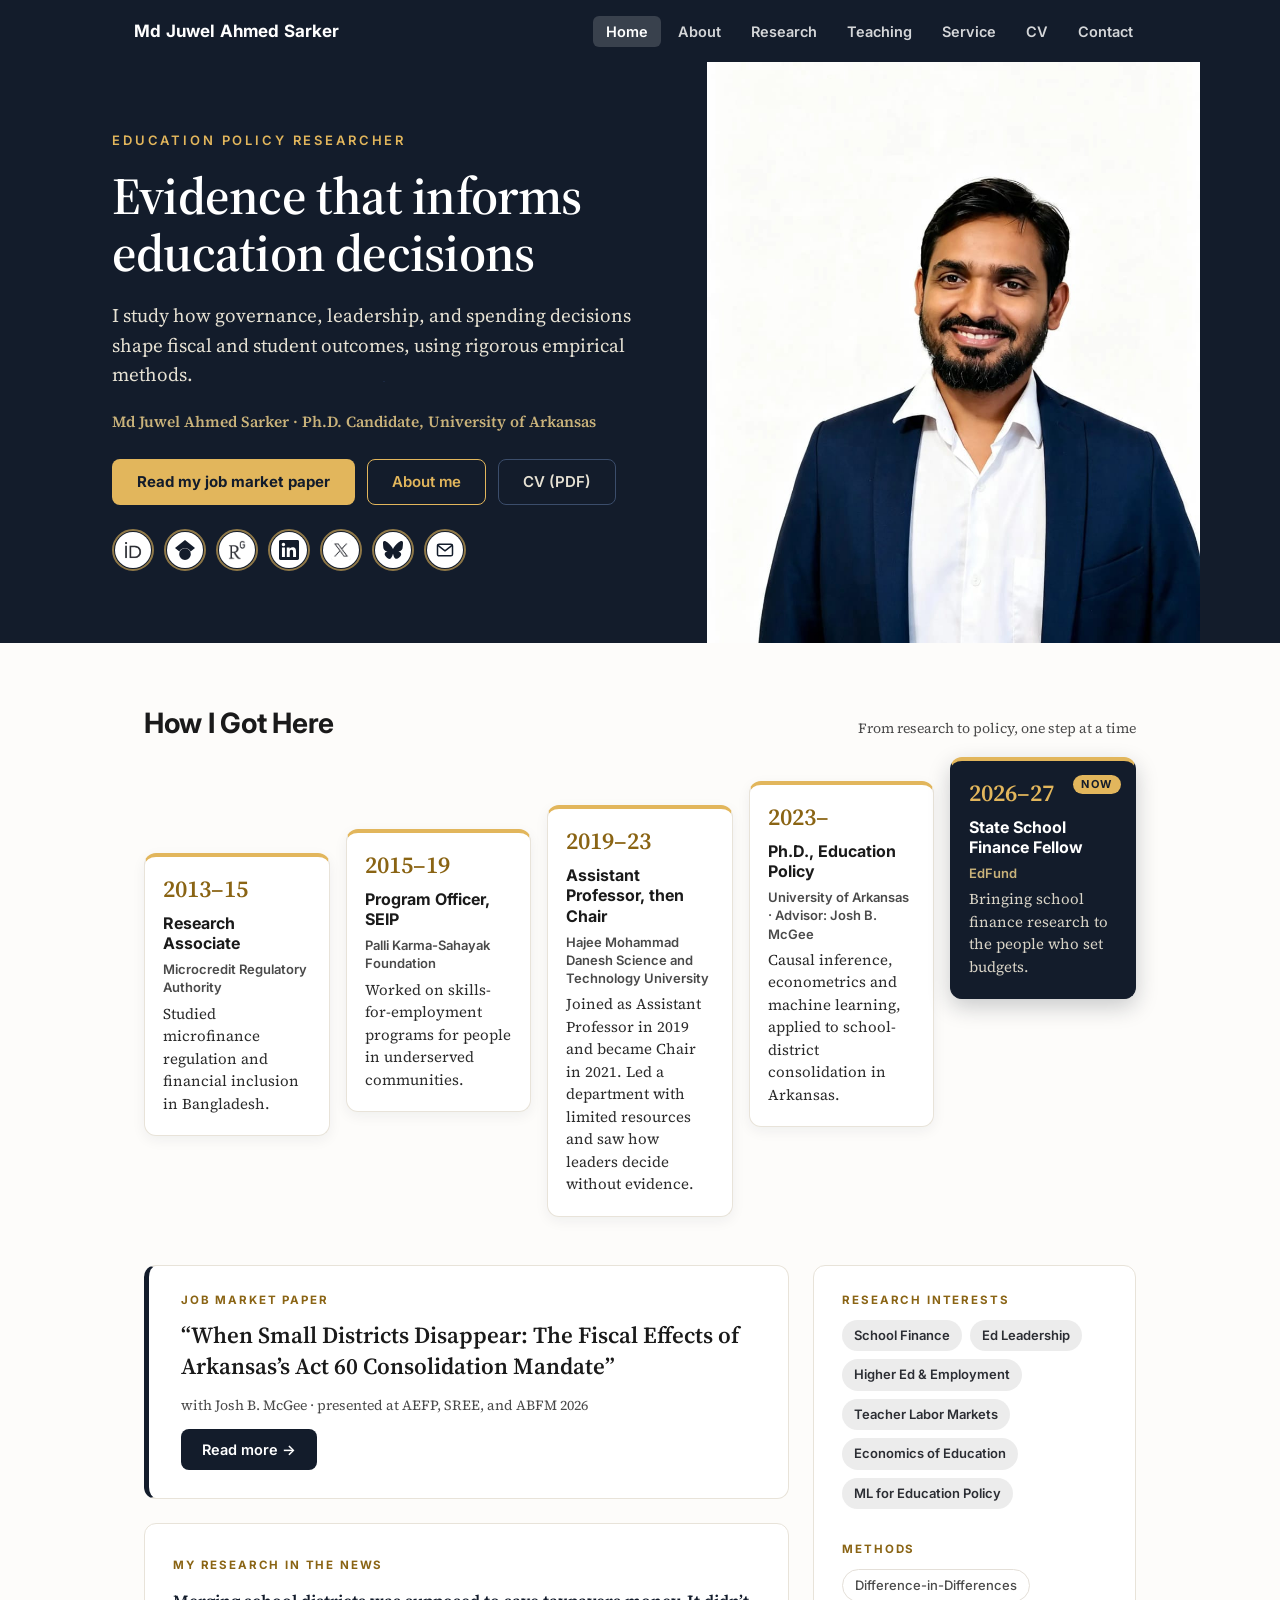
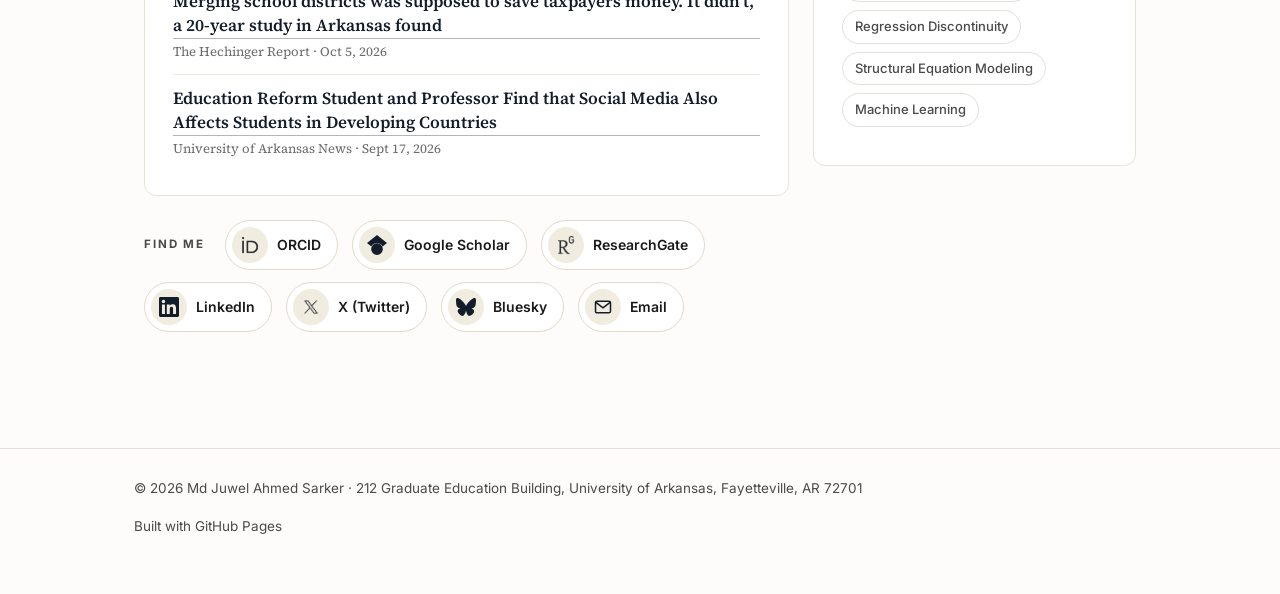
==== index.html @ 2adac200 "Update research interests order and styling Add Ed Leadership, place Higher Ed & Employment third, a" ====
<!DOCTYPE html>
<html lang="en">
<head>
<meta charset="UTF-8">
<meta name="viewport" content="width=device-width, initial-scale=1.0">
<title>Md Juwel Ahmed Sarker — Education Policy</title>
<meta name="description" content="Md Juwel Ahmed Sarker, Ph.D. Candidate in Education Policy at the University of Arkansas. Research on school finance, teacher labor markets, and the economics of education.">
<link rel="icon" href="assets/images/favicon.svg" type="image/svg+xml">
<link rel="preconnect" href="https://fonts.googleapis.com">
<link rel="preconnect" href="https://fonts.gstatic.com" crossorigin>
<link href="https://fonts.googleapis.com/css2?family=Source+Serif+4:ital,wght@0,400;0,600;1,400&family=Inter:wght@400;500;600;700&display=swap" rel="stylesheet">
<link rel="stylesheet" href="style.css?v=20261071">
</head>
<body>

<header class="site-header">
  <div class="header-inner">
    <a class="site-name" href="index.html">Md Juwel Ahmed Sarker</a>
    <nav class="site-nav">
      <ul>
        <li><a href="index.html" aria-current="page">Home</a></li>
        <li><a href="about.html">About</a></li>
        <li><a href="research.html">Research</a></li>
        <li><a href="teaching.html">Teaching</a></li>
        <li><a href="service.html">Service</a></li>
        <li><a href="cv.html">CV</a></li>
        <li><a href="contact.html">Contact</a></li>
      </ul>
    </nav>
  </div>
</header>

<section class="hb-hero" aria-label="Introduction">
  <div class="hb-hero-inner">
    <div class="hb-hero-text">
      <p class="hb-eyebrow">Education Policy Researcher</p>
      <h1>Evidence that informs education decisions</h1>
      <p class="hb-sub">I study how governance, leadership, and spending decisions shape fiscal and student outcomes, using rigorous empirical methods.</p>
      <p class="hb-byline">Md Juwel Ahmed Sarker &middot; Ph.D. Candidate, University of Arkansas</p>
      <div class="hb-cta">
        <a class="hb-btn hb-btn-gold" href="research.html">Read my job market paper</a>
        <a class="hb-btn hb-btn-line" href="about.html">About me</a>
        <a class="hb-btn hb-btn-ghost" href="assets/files/Sarker_CV.pdf">CV (PDF)</a>
      </div>
      <div class="hb-icons"><a class="hb-icon" href="https://orcid.org/0000-0002-8742-0758" aria-label="ORCID" title="ORCID"><span class="hb-badge"><img src="assets/images/icons/orcid.png" alt=""></span></a><a class="hb-icon" href="https://scholar.google.com/citations?user=LOtnBs0AAAAJ&hl=en" aria-label="Google Scholar" title="Google Scholar"><span class="hb-badge"><svg viewBox="0 0 24 24" aria-hidden="true"><path d="M5.242 13.769L0 9.5 12 0l12 9.5-5.242 4.269C17.548 11.024 14.978 9.5 12 9.5c-2.977 0-5.548 1.524-6.758 4.269zM12 10a7 7 0 1 0 0 14 7 7 0 0 0 0-14z"/></svg></span></a><a class="hb-icon" href="https://www.researchgate.net/profile/Md-Juwel-Ahmed-Sarker?ev=prf_overview" aria-label="ResearchGate" title="ResearchGate"><span class="hb-badge"><img src="assets/images/icons/researchgate.png" alt=""></span></a><a class="hb-icon" href="https://www.linkedin.com/in/md-juwel-ahmed-sarker-17180333/" aria-label="LinkedIn" title="LinkedIn"><span class="hb-badge"><svg viewBox="0 0 24 24" role="img" aria-hidden="true"><path d="M20.447 20.452h-3.554v-5.569c0-1.328-.027-3.037-1.852-3.037-1.853 0-2.136 1.445-2.136 2.939v5.667H9.351V9h3.414v1.561h.046c.477-.9 1.637-1.85 3.37-1.85 3.601 0 4.267 2.37 4.267 5.455v6.286zM5.337 7.433c-1.144 0-2.063-.926-2.063-2.065 0-1.138.92-2.063 2.063-2.063 1.14 0 2.064.925 2.064 2.063 0 1.139-.925 2.065-2.064 2.065zm1.782 13.019H3.555V9h3.564v11.452zM22.225 0H1.771C.792 0 0 .774 0 1.729v20.542C0 23.227.792 24 1.771 24h20.451C23.2 24 24 23.227 24 22.271V1.729C24 .774 23.2 0 22.222 0h.003z"/></svg></span></a><a class="hb-icon" href="https://x.com/md_juwel_sarker" aria-label="X (Twitter)" title="X (Twitter)"><span class="hb-badge"><img src="assets/images/icons/x-twitter.png" alt=""></span></a><a class="hb-icon" href="https://bsky.app/profile/juwelsarker.bsky.social" aria-label="Bluesky" title="Bluesky"><span class="hb-badge"><svg viewBox="0 0 24 24" role="img" aria-hidden="true"><path d="M12 10.8c-1.087-2.114-4.046-6.053-6.798-7.995C2.566.944 1.561 1.266.902 1.565.139 1.908 0 3.08 0 3.768c0 .69.378 5.65.624 6.479.815 2.736 3.713 3.66 6.383 3.364.136-.02.275-.039.415-.056-.138.022-.276.04-.415.056-3.912.58-7.387 2.005-2.83 7.078 5.013 5.19 6.87-1.113 7.823-4.308.953 3.195 2.05 9.271 7.733 4.308 4.267-4.308 1.172-6.498-2.74-7.078a8.741 8.741 0 0 1-.415-.056c.14.017.279.036.415.056 2.67.297 5.568-.628 6.383-3.364.246-.828.624-5.79.624-6.478 0-.69-.139-1.861-.902-2.206-.659-.298-1.664-.62-4.3 1.24C16.046 4.748 13.087 8.687 12 10.8Z"/></svg></span></a><a class="hb-icon" href="mailto:sarker@uark.edu" aria-label="Email" title="Email"><span class="hb-badge"><svg class="hb-stroke" viewBox="0 0 24 24" aria-hidden="true"><rect x="3" y="5" width="18" height="14" rx="2"/><polyline points="3.5,6.5 12,13 20.5,6.5"/></svg></span></a></div>
    </div>
    <div class="hb-hero-photo">
      <img src="assets/images/headshot.jpg" width="560" height="640" alt="Portrait of Md Juwel Ahmed Sarker" onerror="this.style.display='none'">
    </div>
  </div>
</section>

<main class="hb-main">

  <section class="hb-journey" aria-labelledby="journey-title">
    <div class="hb-journey-head"><h2 id="journey-title">How I Got Here</h2><span>From research to policy, one step at a time</span></div>
    <ol class="hb-steps"><li class="hb-step"><span class="hb-years">2013&ndash;15</span><h3>Research Associate</h3><p class="hb-org">Microcredit Regulatory Authority</p><p>Studied microfinance regulation and financial inclusion in Bangladesh.</p></li><li class="hb-step"><span class="hb-years">2015&ndash;19</span><h3>Program Officer, SEIP</h3><p class="hb-org">Palli Karma-Sahayak Foundation</p><p>Worked on skills-for-employment programs for people in underserved communities.</p></li><li class="hb-step"><span class="hb-years">2019&ndash;23</span><h3>Assistant Professor, then Chair</h3><p class="hb-org">Hajee Mohammad Danesh Science and Technology University</p><p>Joined as Assistant Professor in 2019 and became Chair in 2021. Led a department with limited resources and saw how leaders decide without evidence.</p></li><li class="hb-step"><span class="hb-years">2023&ndash;</span><h3>Ph.D., Education Policy</h3><p class="hb-org">University of Arkansas &middot; Advisor: Josh B. McGee</p><p>Causal inference, econometrics and machine learning, applied to school-district consolidation in Arkansas.</p></li><li class="hb-step hb-now"><span class="hb-tag">Now</span><span class="hb-years">2026&ndash;27</span><h3>State School Finance Fellow</h3><p class="hb-org">EdFund</p><p>Bringing school finance research to the people who set budgets.</p></li></ol>
  </section>

  <div class="hb-two">
    <div class="hb-left">
    <div class="hb-card hb-jmp">
      <span class="hb-label">Job market paper</span>
      <p class="hb-jmp-title">&ldquo;When Small Districts Disappear: The Fiscal Effects of Arkansas&rsquo;s Act 60 Consolidation Mandate&rdquo;</p>
      <p class="hb-meta">with Josh B. McGee &middot; presented at AEFP, SREE, and ABFM 2026</p>
      <a class="hb-btn hb-btn-navy" href="research.html">Read more &rarr;</a>
    </div>
    <section class="hb-news hb-news-in" aria-labelledby="news-title">
      <span class="hb-label" id="news-title">My research in the news</span>
      <ul>
        <li><a href="https://hechingerreport.org/proof-points-district-consolidation/">Merging school districts was supposed to save taxpayers money. It didn&rsquo;t, a 20-year study in Arkansas found</a><span>The Hechinger Report &middot; Oct 5, 2026</span></li>
        <li><a href="https://news.uark.edu/articles/82883/education-reform-student-and-professor-find-that-social-media-also-affects-students-in-developing-countries">Education Reform Student and Professor Find that Social Media Also Affects Students in Developing Countries</a><span>University of Arkansas News &middot; Sept 17, 2026</span></li>
      </ul>
    </section>
    <div class="hb-find">
      <span class="hb-label">Find me</span>
      <a class="hb-chip" href="https://orcid.org/0000-0002-8742-0758"><span class="hb-badge"><img src="assets/images/icons/orcid.png" alt=""></span>ORCID</a><a class="hb-chip" href="https://scholar.google.com/citations?user=LOtnBs0AAAAJ&hl=en"><span class="hb-badge"><svg viewBox="0 0 24 24" aria-hidden="true"><path d="M5.242 13.769L0 9.5 12 0l12 9.5-5.242 4.269C17.548 11.024 14.978 9.5 12 9.5c-2.977 0-5.548 1.524-6.758 4.269zM12 10a7 7 0 1 0 0 14 7 7 0 0 0 0-14z"/></svg></span>Google Scholar</a><a class="hb-chip" href="https://www.researchgate.net/profile/Md-Juwel-Ahmed-Sarker?ev=prf_overview"><span class="hb-badge"><img src="assets/images/icons/researchgate.png" alt=""></span>ResearchGate</a><a class="hb-chip" href="https://www.linkedin.com/in/md-juwel-ahmed-sarker-17180333/"><span class="hb-badge"><svg viewBox="0 0 24 24" role="img" aria-hidden="true"><path d="M20.447 20.452h-3.554v-5.569c0-1.328-.027-3.037-1.852-3.037-1.853 0-2.136 1.445-2.136 2.939v5.667H9.351V9h3.414v1.561h.046c.477-.9 1.637-1.85 3.37-1.85 3.601 0 4.267 2.37 4.267 5.455v6.286zM5.337 7.433c-1.144 0-2.063-.926-2.063-2.065 0-1.138.92-2.063 2.063-2.063 1.14 0 2.064.925 2.064 2.063 0 1.139-.925 2.065-2.064 2.065zm1.782 13.019H3.555V9h3.564v11.452zM22.225 0H1.771C.792 0 0 .774 0 1.729v20.542C0 23.227.792 24 1.771 24h20.451C23.2 24 24 23.227 24 22.271V1.729C24 .774 23.2 0 22.222 0h.003z"/></svg></span>LinkedIn</a><a class="hb-chip" href="https://x.com/md_juwel_sarker"><span class="hb-badge"><img src="assets/images/icons/x-twitter.png" alt=""></span>X (Twitter)</a>
      <a class="hb-chip" href="https://bsky.app/profile/juwelsarker.bsky.social"><span class="hb-badge"><svg viewBox="0 0 24 24" role="img" aria-hidden="true"><path d="M12 10.8c-1.087-2.114-4.046-6.053-6.798-7.995C2.566.944 1.561 1.266.902 1.565.139 1.908 0 3.08 0 3.768c0 .69.378 5.65.624 6.479.815 2.736 3.713 3.66 6.383 3.364.136-.02.275-.039.415-.056-.138.022-.276.04-.415.056-3.912.58-7.387 2.005-2.83 7.078 5.013 5.19 6.87-1.113 7.823-4.308.953 3.195 2.05 9.271 7.733 4.308 4.267-4.308 1.172-6.498-2.74-7.078a8.741 8.741 0 0 1-.415-.056c.14.017.279.036.415.056 2.67.297 5.568-.628 6.383-3.364.246-.828.624-5.79.624-6.478 0-.69-.139-1.861-.902-2.206-.659-.298-1.664-.62-4.3 1.24C16.046 4.748 13.087 8.687 12 10.8Z"/></svg></span>Bluesky</a>
      <a class="hb-chip" href="mailto:sarker@uark.edu" aria-label="Email"><span class="hb-badge"><svg class="hb-stroke" viewBox="0 0 24 24" aria-hidden="true"><rect x="3" y="5" width="18" height="14" rx="2"/><polyline points="3.5,6.5 12,13 20.5,6.5"/></svg></span>Email</a>
    </div>
  
    </div>
    <div class="hb-card">
      <span class="hb-label">Research interests</span>
      <div class="pill-group">
        <span class="pill">School Finance</span>
        <span class="pill">Ed Leadership</span>
        <span class="pill">Higher Ed &amp; Employment</span>
        <span class="pill">Teacher Labor Markets</span>
        <span class="pill">Economics of Education</span>
        <span class="pill">ML for Education Policy</span>
      </div>
      <span class="hb-label hb-label-gap">Methods</span>
      <div class="pill-group">
        <span class="pill pill-outline">Difference-in-Differences</span>
        <span class="pill pill-outline">Regression Discontinuity</span>
        <span class="pill pill-outline">Structural Equation Modeling</span>
        <span class="pill pill-outline">Machine Learning</span>
      </div>
    </div>
  </div>


</main>

<footer class="site-footer">
  <div class="wrap-wide">
    <p>&copy; <span id="year">2026</span> Md Juwel Ahmed Sarker &middot; 212 Graduate Education Building, University of Arkansas, Fayetteville, AR 72701</p>
    <p>Built with GitHub Pages</p>
  </div>
</footer>

<script>document.getElementById('year').textContent = new Date().getFullYear();</script>
</body>
</html>
---- style.css ----
/* ===========================================================
   Md Juwel Ahmed Sarker — Academic personal site
   Clean, text-forward academic theme
   =========================================================== */

:root {
  --ink: #1a1a1a;
  --ink-soft: #4a4a4a;
  --paper: #fdfcfa;
  --paper-alt: #f5f2ee;
  --line: #e4dfd8;
  --accent: #2b2d33;      /* Charcoal */
  --accent-dark: #1a1b1f;
  --max-width: 780px;
  --wide-width: 1060px;
  --font-serif: "Source Serif 4", Georgia, "Times New Roman", serif;
  --font-sans: "Inter", -apple-system, BlinkMacSystemFont, "Segoe UI", Helvetica, Arial, sans-serif;
}

* { box-sizing: border-box; }

html { scroll-behavior: smooth; }

body {
  margin: 0;
  background: var(--paper);
  color: var(--ink);
  font-family: var(--font-serif);
  font-size: 18px;
  line-height: 1.65;
  -webkit-font-smoothing: antialiased;
}

a {
  color: var(--accent);
  text-decoration: none;
  border-bottom: 1px solid rgba(43, 45, 51, 0.35);
  transition: border-color 0.15s ease, color 0.15s ease;
}

a:hover {
  color: var(--accent-dark);
  border-bottom-color: var(--accent-dark);
}

.wrap {
  max-width: var(--max-width);
  margin: 0 auto;
  padding: 0 24px;
}

.wrap-wide {
  max-width: var(--wide-width);
  margin: 0 auto;
  padding: 0 24px;
}

/* ---------- Profile layout (homepage) ---------- */

.profile-grid {
  display: grid;
  grid-template-columns: 280px 1fr;
  gap: 48px;
  margin-top: 40px;
  padding-bottom: 64px;
}

.sidebar-photo {
  width: 100%;
  aspect-ratio: 1 / 1;
  object-fit: cover;
  border-radius: 14px;
  border: 1px solid var(--line);
  display: block;
}

.sidebar h1 {
  font-family: var(--font-sans);
  font-size: 24px;
  font-weight: 700;
  margin: 18px 0 4px;
  letter-spacing: -0.01em;
}

.sidebar-role {
  font-family: var(--font-sans);
  font-weight: 600;
  font-size: 15px;
  margin: 0 0 2px;
}

.sidebar-dept {
  font-family: var(--font-sans);
  font-size: 13.5px;
  color: var(--ink-soft);
  margin: 0 0 2px;
}

.sidebar-univ {
  font-family: var(--font-sans);
  font-weight: 700;
  font-size: 13.5px;
  margin: 0 0 4px;
}

.sidebar-rule {
  border: none;
  border-top: 1px solid var(--line);
  margin: 18px 0;
}

.sidebar-contact {
  font-family: var(--font-sans);
  font-size: 14px;
  margin: 0 0 20px;
}

.sidebar-contact div { margin-bottom: 8px; }
.sidebar-contact a { border-bottom: 1px solid rgba(43,45,51,0.35); }

.sidebar-links {
  display: flex;
  flex-direction: column;
  gap: 10px;
}

.btn-block {
  display: block;
  text-align: center;
  font-family: var(--font-sans);
  font-size: 14.5px;
  font-weight: 600;
  color: #fff !important;
  background: var(--accent);
  border-bottom: none !important;
  padding: 10px 16px;
  border-radius: 6px;
  transition: background 0.15s ease;
}

.btn-block:hover { background: var(--accent-dark); }

.btn-block-outline {
  background: transparent;
  color: var(--accent) !important;
  border: 1px solid var(--accent);
}

.btn-block-outline:hover { background: rgba(43,45,51,0.06); }

.icon-links {
  display: flex;
  flex-direction: column;
  gap: 10px;
  margin-top: 14px;
}

.icon-link {
  display: flex;
  align-items: center;
  gap: 12px;
  color: var(--ink) !important;
  font-family: var(--font-sans);
  font-size: 14px;
  font-weight: 600;
  text-decoration: none;
  border-bottom: none;
}

.icon-link:hover .icon-badge { background: var(--accent); color: #fff; }
.icon-link:hover .icon-label { color: var(--accent); }

.icon-badge {
  flex-shrink: 0;
  width: 32px;
  height: 32px;
  border-radius: 50%;
  border: 1px solid var(--accent);
  color: var(--accent);
  display: flex;
  align-items: center;
  justify-content: center;
  transition: background 0.15s ease, color 0.15s ease;
}

.icon-badge svg { width: 16px; height: 16px; fill: currentColor; }

.icon-badge img { width: 16px; height: 16px; object-fit: contain; }

.icon-label { transition: color 0.15s ease; }

.profile-heading {
  font-family: var(--font-sans);
  font-size: 22px;
  font-weight: 700;
  color: var(--ink);
  border-bottom: 1px solid var(--line);
  padding-bottom: 10px;
  margin: 0 0 18px;
}

.card-row {
  display: grid;
  grid-template-columns: 1fr 1fr;
  gap: 20px;
  margin-top: 28px;
}

.card {
  border: 1px solid var(--line);
  border-radius: 10px;
  padding: 20px 22px;
  background: var(--paper-alt);
}

.card h3 {
  margin: 0 0 12px;
}

.testimonial-gallery {
  margin-top: 24px;
}

.testimonial-feature {
  position: relative;
  border: 1px solid var(--line);
  border-radius: 3px;
  background: var(--paper-alt);
  padding: 46px 56px 30px;
  margin-bottom: 26px;
}

.testimonial-feature blockquote {
  margin: 0 0 26px;
  max-width: 620px;
  font-family: var(--font-serif);
  font-size: 21px;
  line-height: 1.65;
  color: var(--ink);
}

.testimonial-feature blockquote::before { content: "\201C"; }
.testimonial-feature blockquote::after { content: "\201D"; }

.testimonial-feature .t-rule {
  width: 42px;
  height: 1px;
  background: var(--line);
  margin-bottom: 14px;
}

.testimonial-feature cite {
  display: block;
  font-style: normal;
}

.testimonial-feature .t-course {
  display: block;
  font-family: var(--font-serif);
  font-size: 16px;
  font-weight: 600;
  color: var(--accent);
}

.testimonial-feature .t-context {
  display: block;
  font-family: var(--font-sans);
  font-size: 12.5px;
  color: var(--ink-soft);
  margin-top: 3px;
}

.testimonial-feature .t-number {
  position: absolute;
  right: 22px;
  bottom: 18px;
  font-family: var(--font-sans);
  font-size: 11px;
  letter-spacing: 0.06em;
  color: var(--ink-soft);
  opacity: 0.65;
}

@media (max-width: 600px) {
  .testimonial-feature { padding: 34px 26px 24px; }
  .testimonial-feature blockquote { font-size: 18px; }
  .testimonial-feature .t-number { right: 18px; bottom: 14px; }
}

.pill-group {
  display: flex;
  flex-wrap: wrap;
  gap: 8px;
  margin: 0 0 10px;
}

.pill {
  display: inline-block;
  font-family: var(--font-sans);
  font-size: 13px;
  font-weight: 600;
  padding: 5px 12px;
  border-radius: 999px;
  background: rgba(43, 45, 51, 0.09);
  color: var(--accent);
}

.pill-outline {
  background: transparent;
  border: 1px solid var(--line);
  color: var(--ink-soft);
  font-weight: 500;
}

.timeline-list {
  list-style: none;
  margin: 0;
  padding: 0;
}

.timeline-list li {
  display: flex;
  justify-content: space-between;
  align-items: flex-start;
  gap: 12px;
  padding: 10px 0;
  border-bottom: 1px solid var(--line);
  font-size: 15px;
}

.timeline-list li:last-child { border-bottom: none; }

.timeline-degree { font-weight: 600; line-height: 1.4; }

.timeline-year {
  font-family: var(--font-sans);
  color: var(--accent);
  font-weight: 700;
  font-size: 13px;
  white-space: nowrap;
  padding-top: 2px;
}

@media (max-width: 780px) {
  .profile-grid { grid-template-columns: 1fr; }
  .sidebar-photo { max-width: 220px; }
  .card-row { grid-template-columns: 1fr; }
}

/* ---------- Header / Nav ---------- */

header.site-header {
  border-bottom: none;
  background: var(--accent);
  position: sticky;
  top: 0;
  z-index: 10;
}

.header-inner {
  max-width: var(--wide-width);
  margin: 0 auto;
  padding: 16px 24px;
  display: flex;
  align-items: center;
  justify-content: space-between;
  gap: 16px;
}

.site-name {
  font-family: var(--font-sans);
  font-weight: 700;
  font-size: 17px;
  color: #fff;
  border-bottom: none;
  letter-spacing: 0.01em;
}

.site-name:hover { color: #fff; opacity: 0.85; }

nav.site-nav ul {
  list-style: none;
  display: flex;
  gap: 4px;
  margin: 0;
  padding: 0;
}

nav.site-nav a {
  font-family: var(--font-sans);
  font-size: 14.5px;
  font-weight: 600;
  color: rgba(255, 255, 255, 0.82);
  border-bottom: none;
  padding: 7px 13px;
  border-radius: 6px;
  transition: background 0.15s ease, color 0.15s ease;
}

nav.site-nav a:hover,
nav.site-nav a[aria-current="page"] {
  color: #fff;
  background: rgba(255, 255, 255, 0.16);
  border-bottom: none;
}

.nav-toggle {
  display: none;
}

/* ---------- Hero ---------- */

.hero {
  padding: 56px 0 40px;
}

.hero-grid {
  display: flex;
  align-items: flex-start;
  gap: 32px;
}

.hero-photo {
  flex: 0 0 auto;
}

.hero-photo img {
  width: 320px;
  height: 320px;
  border-radius: 14px;
  object-fit: cover;
  border: 1px solid var(--line);
}

.tag-row {
  margin: 4px 0 18px;
}

.tag-row .tag {
  margin-bottom: 6px;
}

.hero-text h1 {
  font-family: var(--font-sans);
  font-size: 30px;
  font-weight: 700;
  margin: 0 0 6px;
  letter-spacing: -0.01em;
}

.hero-role {
  font-family: var(--font-sans);
  font-size: 16px;
  color: var(--ink-soft);
  margin: 0 0 14px;
}

.hero-role strong { color: var(--ink); font-weight: 600; }

.hero-links {
  font-family: var(--font-sans);
  font-size: 14.5px;
  display: flex;
  flex-wrap: wrap;
  gap: 6px 14px;
  margin-top: 14px;
}

.hero-links a { border-bottom: 1px solid rgba(43,45,51,0.35); }

/* ---------- Sections ---------- */

main { padding-bottom: 64px; }

section { margin-top: 44px; }

section h2 {
  font-family: var(--font-sans);
  font-size: 13px;
  font-weight: 700;
  text-transform: uppercase;
  letter-spacing: 0.09em;
  color: var(--accent);
  margin: 0 0 18px;
  padding-bottom: 8px;
  border-bottom: 1px solid var(--line);
}

section h3 {
  font-family: var(--font-sans);
  font-size: 18px;
  font-weight: 600;
  margin: 0 0 4px;
  color: var(--ink);
}

p { margin: 0 0 16px; }

.lede {
  font-size: 19px;
  color: var(--ink-soft);
}

/* ---------- Cards / entries ---------- */

.entry {
  padding: 18px 0;
  border-bottom: 1px solid var(--line);
}

.entry:last-child { border-bottom: none; }

.entry-meta {
  font-family: var(--font-sans);
  font-size: 13px;
  color: var(--ink-soft);
  margin-bottom: 4px;
  letter-spacing: 0.02em;
}

.entry-title {
  font-weight: 600;
  font-size: 17.5px;
  margin: 0 0 4px;
}

/* ---------- Thumbnail entries (photo beside text, "projects list" style) ---------- */

.thumb-entry {
  overflow: hidden; /* clearfix: keeps the floated photo contained inside the entry */
}

.thumb-entry .entry-thumb {
  float: left;
  margin: 2px 18px 10px 0;
}

.thumb-entry .entry-thumb img {
  width: 200px;
  height: 113px;
  object-fit: cover;
  border-radius: 6px;
  border: 1px solid var(--line);
  display: block;
}

.thumb-entry .entry-title { color: var(--accent); margin-top: 0; }

@media (max-width: 480px) {
  .thumb-entry .entry-thumb { float: none; margin-right: 0; }
  .thumb-entry .entry-thumb img { width: 140px; height: 96px; }
}

.thumb-entry .entry-thumb.entry-thumb-lg {
  margin: 2px 22px 12px 0;
}

.thumb-entry .entry-thumb.entry-thumb-lg img {
  width: 320px;
  height: 180px;
}

@media (max-width: 480px) {
  .thumb-entry .entry-thumb.entry-thumb-lg { float: none; margin-right: 0; }
  .thumb-entry .entry-thumb.entry-thumb-lg img { width: 220px; height: 124px; }
}

.entry-gallery {
  display: flex;
  gap: 10px;
  flex-wrap: wrap;
  margin-top: 12px;
}

.entry-gallery img {
  width: 130px;
  height: 88px;
  object-fit: cover;
  border-radius: 6px;
  border: 1px solid var(--line);
  display: block;
}

.entry-gallery figure {
  margin: 0;
}

.entry-gallery figcaption {
  font-size: 10.5px;
  color: var(--ink-soft);
  margin-top: 3px;
  max-width: 130px;
}

@media (max-width: 480px) {
  .entry-gallery img { width: 96px; height: 66px; }
  .entry-gallery figcaption { max-width: 96px; }
}

.entry-gallery.covers img {
  width: 96px;
  height: 140px;
  object-fit: cover;
}

.entry-gallery.covers figcaption { max-width: 96px; }

.entry-detail {
  font-size: 16px;
  color: var(--ink-soft);
  margin: 0 0 6px;
}

.tag {
  display: inline-block;
  font-family: var(--font-sans);
  font-size: 11.5px;
  font-weight: 600;
  letter-spacing: 0.03em;
  text-transform: uppercase;
  color: var(--accent);
  background: rgba(43, 45, 51, 0.08);
  border-radius: 3px;
  padding: 2px 8px;
  margin: 0 6px 8px 0;
  border-bottom: none;
}

.tag-outline {
  display: inline-block;
  font-family: var(--font-sans);
  font-size: 11.5px;
  font-weight: 600;
  letter-spacing: 0.03em;
  text-transform: uppercase;
  color: var(--ink-soft);
  background: transparent;
  border: 1px solid var(--line);
  border-radius: 3px;
  padding: 1px 7px;
  margin: 0 0 8px;
}

/* ---------- Research cards (figure + summary) ---------- */

.research-card {
  display: flex;
  gap: 22px;
  padding: 22px 0;
  border-bottom: 1px solid var(--line);
  align-items: flex-start;
}

.research-card:last-child { border-bottom: none; }

.research-figure {
  flex: 0 0 200px;
}

.research-figure img {
  width: 100%;
  height: 140px;
  object-fit: cover;
  border-radius: 8px;
  border: 1px solid var(--line);
  display: block;
}

.figure-placeholder {
  width: 100%;
  height: 140px;
  border: 1px dashed var(--line);
  border-radius: 8px;
  background: var(--paper-alt);
  display: flex;
  align-items: center;
  justify-content: center;
  text-align: center;
  font-family: var(--font-sans);
  font-size: 12px;
  color: var(--ink-soft);
  padding: 10px;
  line-height: 1.4;
}

.research-body { flex: 1 1 auto; min-width: 0; }

@media (max-width: 620px) {
  .research-card { flex-direction: column; }
  .research-figure { flex-basis: auto; width: 100%; }
}

/* ---------- Callout / JMP box ---------- */

.jmp-box {
  background: var(--paper-alt);
  border-left: 3px solid var(--accent);
  border-radius: 4px;
  padding: 22px 24px;
  margin: 0 0 12px;
}

.jmp-box .entry-meta { margin-bottom: 8px; }

/* ---------- Lists ---------- */

.plain-list {
  list-style: none;
  margin: 0;
  padding: 0;
}

.plain-list li {
  padding: 10px 0;
  border-bottom: 1px solid var(--line);
  font-size: 16.5px;
}

.plain-list li:last-child { border-bottom: none; }

.year-col {
  font-family: var(--font-sans);
  font-weight: 700;
  color: var(--ink-soft);
  display: inline-block;
  min-width: 52px;
}

/* ---------- Buttons ---------- */

.btn {
  display: inline-block;
  font-family: var(--font-sans);
  font-size: 14.5px;
  font-weight: 600;
  color: #fff !important;
  background: var(--accent);
  border-bottom: none !important;
  padding: 10px 20px;
  border-radius: 4px;
  transition: background 0.15s ease;
}

.btn:hover { background: var(--accent-dark); }

.btn-outline {
  background: transparent;
  color: var(--accent) !important;
  border: 1px solid var(--accent);
  padding: 9px 19px;
}

.btn-outline:hover { background: rgba(43,45,51,0.06); }

/* ---------- Footer ---------- */

footer.site-footer {
  border-top: 1px solid var(--line);
  margin-top: 60px;
  padding: 28px 0 40px;
  font-family: var(--font-sans);
  font-size: 13.5px;
  color: var(--ink-soft);
}

footer.site-footer a { color: var(--ink-soft); }
footer.site-footer a:hover { color: var(--accent); }

/* ---------- Utility ---------- */

.muted { color: var(--ink-soft); }
.small { font-size: 14px; }
.mt-0 { margin-top: 0; }

/* ---------- Responsive ---------- */

@media (max-width: 620px) {
  body { font-size: 16.5px; }
  .header-inner { flex-wrap: wrap; }
  nav.site-nav ul { gap: 14px; flex-wrap: wrap; }
  .hero-grid { flex-direction: column; align-items: flex-start; }
  .hero-photo img { width: 220px; height: 220px; border-radius: 12px; }
  .hero-text h1 { font-size: 25px; }
}


/* ---------- Banner (home) ---------- */

:root {
  --navy: #131c2b;
  --gold: #e2b65c;
  --gold-text: #8a6414;
}

header.site-header { background: var(--navy); }

.banner {
  position: relative;
  overflow: hidden;
  background: var(--navy);
  color: #f4f1ea;
  min-height: 300px;
  margin: 0;
}

.banner-art {
  position: absolute;
  inset: 0;
  width: 100%;
  height: 100%;
  display: block;
}

.banner-art text {
  font-family: var(--font-sans);
  font-weight: 600;
  font-size: 15px;
  letter-spacing: 3.5px;
}

.banner-inner {
  position: relative;
  height: 300px;
  display: flex;
  align-items: center;
}

.banner-text { padding-left: 328px; }

.banner-eyebrow {
  margin: 0 0 14px;
  font-family: var(--font-sans);
  font-size: 13px;
  font-weight: 600;
  letter-spacing: 0.22em;
  text-transform: uppercase;
  color: var(--gold);
}

.banner-title {
  margin: 0;
  font-family: var(--font-serif);
  font-weight: 600;
  font-size: 38px;
  line-height: 1.1;
  letter-spacing: -0.01em;
}

.banner + main .profile-grid { margin-top: 0; }
.banner + main .sidebar { position: relative; z-index: 2; margin-top: -96px; }
.banner + main .profile-main { padding-top: 36px; }
.banner + main .sidebar-photo { border: 5px solid var(--paper); border-radius: 14px; object-position: 50% 70%; }

@media (max-width: 780px) {
  .banner-inner { height: 240px; }
  .banner-text { padding-left: 0; }
  .banner-art { opacity: 0.18; }
  .banner-title { font-size: 32px; }
  .banner + main .profile-grid { margin-top: 24px; }
  .banner + main .sidebar { margin-top: 0; }
  .banner + main .profile-main { padding-top: 0; }
  .banner + main .sidebar-photo { border: 1px solid var(--line); }
}

/* ---------- How I Got Here (timeline) ---------- */

.journey-heading { margin-top: 36px; }

.journey {
  list-style: none;
  margin: 0;
  padding: 0;
  position: relative;
}

.journey::before {
  content: "";
  position: absolute;
  left: 99px;
  top: 10px;
  bottom: 10px;
  width: 2px;
  background: var(--line);
}

.journey li {
  position: relative;
  display: grid;
  grid-template-columns: 84px 1fr;
  gap: 32px;
  padding: 0 0 22px;
}

.journey li::before {
  content: "";
  position: absolute;
  left: 92px;
  top: 6px;
  width: 16px;
  height: 16px;
  border-radius: 50%;
  background: var(--navy);
  border: 3px solid var(--gold);
  box-sizing: border-box;
}

.journey-years {
  font-family: var(--font-sans);
  font-size: 13px;
  font-weight: 700;
  color: var(--gold-text);
  padding-top: 5px;
  text-align: right;
  white-space: nowrap;
}

.journey-body h3 {
  margin: 0;
  font-family: var(--font-sans);
  font-size: 17px;
  font-weight: 700;
  line-height: 1.35;
}

.journey-body p { margin: 0; font-size: 15.5px; line-height: 1.55; }

.journey-body .journey-org {
  font-family: var(--font-sans);
  font-size: 13.5px;
  font-weight: 600;
  color: var(--ink-soft);
  margin: 2px 0 4px;
}

@media (max-width: 520px) {
  .journey::before { left: 7px; }
  .journey li { grid-template-columns: 1fr; gap: 2px; padding-left: 30px; }
  .journey li::before { left: 0; }
  .journey-years { text-align: left; padding-top: 0; }
}

/* ---------- Home intro ---------- */

.home-lead {
  margin: 0 0 18px;
  font-size: 24px;
  line-height: 1.45;
  color: var(--ink-soft);
}

.home-links { display: flex; flex-wrap: wrap; gap: 12px; margin: 0; }

.home-links + .journey-heading { margin-top: 44px; }
.home-links .btn { background: var(--navy); }

/* ---------- Timeline: horizontal on wide screens ---------- */

.home-sub { margin-top: 36px; }

.journey-section { padding: 8px 0 64px; }

@media (min-width: 960px) {
  .journey-h {
    display: grid;
    grid-template-columns: repeat(5, 1fr);
    gap: 24px;
    padding-top: 6px;
  }

  .journey-h::before {
    left: 0;
    right: 0;
    top: 41px;
    bottom: auto;
    width: auto;
    height: 2px;
  }

  .journey-h li {
    display: block;
    padding: 0;
  }

  .journey-h li::before {
    left: 0;
    top: 34px;
  }

  .journey-h .journey-years {
    display: block;
    text-align: left;
    padding: 0 0 22px;
    font-size: 14px;
  }

  .journey-h .journey-body { padding-top: 22px; }
}

.journey-section h2.profile-heading {
  text-transform: none;
  letter-spacing: normal;
  font-size: 22px;
  margin: 0 0 24px;
}

/* ===== Home page: split hero (B) ===== */
.hb-hero{margin:0;background:var(--navy);color:#f4f1ea;position:relative;overflow:hidden}
.hb-hero::before{content:"";position:absolute;inset:0;background:radial-gradient(circle at 30% 55%,#1b2840 0,#1b2840 1px,transparent 1px),none;pointer-events:none}
.hb-hero-inner{max-width:1120px;margin:0 auto;display:flex;align-items:stretch}
.hb-hero-text{flex:1 1 56%;min-width:0;padding:72px 48px 72px 32px;display:flex;flex-direction:column;justify-content:center;gap:20px}
.hb-eyebrow{margin:0;font:600 13px/1 Inter,sans-serif;letter-spacing:.22em;text-transform:uppercase;color:var(--gold)}
.hb-hero h1{margin:0;max-width:600px;font-family:"Source Serif 4",Georgia,serif;font-weight:600;font-size:clamp(34px,4.4vw,52px);line-height:1.1;letter-spacing:-.015em;color:#fff}
.hb-sub{margin:0;max-width:540px;font:400 19px/1.55 "Source Serif 4",Georgia,serif;color:#e6e1d3}
.hb-label-gap{margin-top:12px}
.hb-byline{margin:0;font-weight:600;font-size:15.5px;color:#c9b27a}
.hb-cta{display:flex;flex-wrap:wrap;gap:12px;margin-top:4px}
.hb-btn{display:inline-block;padding:13px 24px;border-radius:8px;font:600 15px/1.2 Inter,sans-serif;text-decoration:none;border:1.5px solid transparent}
.hb-btn-gold{background:var(--gold);color:var(--navy);font-weight:700}
.hb-btn-gold:hover{background:#ecc87e;color:var(--navy)}
.hb-btn-line{border-color:var(--gold);color:var(--gold)}
.hb-btn-line:hover{background:rgba(226,182,92,.12);color:var(--gold)}
.hb-btn-ghost{border-color:#3b4d6b;color:#e6e1d3}
.hb-btn-ghost:hover{border-color:#e6e1d3;color:#fff}
.hb-btn-navy{background:var(--navy);color:#fff;align-self:flex-start;padding:11px 20px;font-size:14.5px}
.hb-btn-navy:hover{background:#1e2b44;color:#fff}
.hb-icons{display:flex;flex-wrap:wrap;gap:10px;margin-top:4px}
.hb-icon{display:flex;border:2px solid rgba(226,182,92,.6);border-radius:50%;padding:1px;transition:border-color .15s}
.hb-icon:hover{border-color:var(--gold)}
.hb-badge{width:36px;height:36px;border-radius:50%;background:#fff;display:flex;align-items:center;justify-content:center;flex:none}
.hb-badge img{width:20px;height:20px;object-fit:contain;display:block}
.hb-badge svg{width:20px;height:20px;fill:var(--navy);display:block}
.hb-hero-photo{flex:1 1 44%;min-width:0;min-height:480px;position:relative}
.hb-hero-photo img{position:absolute;inset:0;width:100%;height:100%;object-fit:cover;object-position:50% 58%;background:#f3f1ec}
.hb-main{max-width:1056px;margin:0 auto;padding:0 32px 56px}
.hb-strip{position:relative;z-index:2;margin-top:-52px;background:#fff;border:1px solid #e8e3d9;border-radius:14px;box-shadow:0 10px 30px rgba(19,28,43,.10);display:grid;grid-template-columns:repeat(4,minmax(0,1fr))}
.hb-strip>div{padding:22px 26px;display:flex;flex-direction:column;gap:4px;border-right:1px solid #efebe4;font-size:14px;color:#4a4a4a;line-height:1.4}
.hb-strip>div:last-child{border-right:0}
.hb-strip strong{font-size:15px;color:#1a1a1a}
.hb-label{font:700 11.5px/1.2 Inter,sans-serif;letter-spacing:.16em;text-transform:uppercase;color:var(--gold-text)}
.hb-journey{margin:64px 0 0}
.hb-journey-head{display:flex;flex-wrap:wrap;justify-content:space-between;align-items:baseline;gap:8px;margin-bottom:12px}
.hb-journey-head h2{margin:0;font:700 28px/1.2 Inter,sans-serif;letter-spacing:-.01em;text-transform:none;color:#1a1a1a;border:0;padding:0}
.hb-journey-head span{font-size:14px;color:#4a4a4a}
.hb-steps{list-style:none;margin:0;padding:4px 0 0;display:grid;grid-template-columns:repeat(5,minmax(0,1fr));gap:16px;align-items:start}
.hb-step{position:relative;background:#fff;border:1px solid #e8e3d9;border-top:4px solid var(--gold);border-radius:12px;box-shadow:0 4px 14px rgba(19,28,43,.06);padding:20px 18px;display:flex;flex-direction:column;gap:6px}
.hb-step:nth-child(1){margin-top:96px}.hb-step:nth-child(2){margin-top:72px}.hb-step:nth-child(3){margin-top:48px}.hb-step:nth-child(4){margin-top:24px}.hb-step:nth-child(5){margin-top:0}
.hb-years{font:600 24px/1 "Source Serif 4",Georgia,serif;color:var(--gold-text)}
.hb-step h3{margin:6px 0 0;font:700 16px/1.3 Inter,sans-serif;color:#1a1a1a}
.hb-step p{margin:0;font:15px/1.5 "Source Serif 4",Georgia,serif;color:#2b2b2b}
.hb-step .hb-org{font:600 13px/1.4 Inter,sans-serif;color:#4a4a4a}
.hb-now{background:var(--navy);border-color:var(--navy);border-top-color:var(--gold);box-shadow:0 8px 22px rgba(19,28,43,.22)}
.hb-now .hb-years{color:var(--gold)}.hb-now h3{color:#fff}.hb-now p{color:#d9d4c7}.hb-now .hb-org{color:#c9b27a}
.hb-tag{position:absolute;right:14px;top:14px;font:700 11px/1 Inter,sans-serif;letter-spacing:.14em;text-transform:uppercase;padding:4px 8px;border-radius:999px;background:var(--gold);color:var(--navy)}
.hb-two{display:grid;grid-template-columns:2fr 1fr;gap:24px;margin-top:48px;align-items:start}
.hb-card{background:#fff;border:1px solid #e8e3d9;border-radius:12px;padding:28px;display:flex;flex-direction:column;gap:12px}
.hb-jmp{border-left:5px solid var(--navy);padding:28px 32px}
.hb-jmp-title{margin:0;font:600 23px/1.35 "Source Serif 4",Georgia,serif;color:#1a1a1a}
.hb-meta{margin:0;font-size:14px;color:#4a4a4a}
.hb-find{display:flex;flex-wrap:wrap;align-items:center;gap:12px 14px;margin-top:40px}
.hb-find .hb-label{color:#4a4a4a;margin-right:6px}
.hb-chip{display:flex;align-items:center;gap:9px;padding:6px 16px 6px 6px;border:1px solid #e1dacb;border-radius:999px;background:#fff;font:600 14px/1 Inter,sans-serif;color:#1a1a1a;text-decoration:none}
.hb-chip:hover{border-color:var(--gold);color:#1a1a1a}
.hb-chip .hb-badge{background:#f1ece0}
.hb-mail{font-size:16px}
.hb-icon:focus-visible,.hb-chip:focus-visible,.hb-btn:focus-visible{outline:3px solid var(--gold);outline-offset:3px}
@media (max-width:1100px){
  .hb-steps{grid-template-columns:repeat(2,minmax(0,1fr))}
  .hb-step:nth-child(n){margin-top:0}
  .hb-step:nth-child(5){grid-column:1/-1}
}
@media (max-width:900px){
  .hb-hero-inner{flex-direction:column-reverse}
  .hb-hero-text{padding:40px 24px 48px}
  .hb-hero-photo{min-height:340px;flex:none}
  .hb-strip{grid-template-columns:repeat(2,minmax(0,1fr))}
  .hb-strip>div:nth-child(2){border-right:0}
  .hb-strip>div:nth-child(-n+2){border-bottom:1px solid #efebe4}
  .hb-two{grid-template-columns:1fr}
}
@media (max-width:600px){
  .hb-main{padding:0 16px 40px}
  .hb-steps{grid-template-columns:1fr}
  .hb-strip{grid-template-columns:1fr}
  .hb-strip>div{border-right:0;border-bottom:1px solid #efebe4}
  .hb-strip>div:last-child{border-bottom:0}
  .hb-jmp{padding:24px}
}

/* ===== JMP figures ===== */
.jmp-figures{margin-top:32px;display:flex;flex-direction:column;gap:28px}
.jmp-figures figure{margin:0;background:#fff;border:1px solid #e8e3d9;border-radius:12px;padding:16px;box-shadow:0 4px 14px rgba(19,28,43,.06)}
.jmp-figures img{display:block;width:100%;height:auto}
.jmp-figures figcaption{margin-top:12px;font-size:14px;line-height:1.55;color:#4a4a4a}
.hb-badge svg.hb-stroke{fill:none;stroke:var(--navy);stroke-width:1.8;stroke-linecap:round;stroke-linejoin:round}

/* ---------- Research page: hero + sidebar layout ---------- */
html{scroll-behavior:smooth}
.rs-hero{margin:0;background:var(--navy);color:#fff;padding:24px 24px 56px}
.rs-hero-in{max-width:1160px;margin:0 auto;padding:0 16px}
.rs-kick{font:600 12px/1 Inter,sans-serif;letter-spacing:.14em;text-transform:uppercase;color:var(--gold);margin:28px 0 14px}
.rs-hero h1{font-family:"Source Serif 4",Georgia,serif;font-weight:600;font-size:clamp(28px,3.4vw,38px);line-height:1.2;margin:0 0 10px;max-width:900px;color:#fff}
.rs-by{color:#aab4c4;font-size:15px;margin:0 0 24px}
.rs-hero-grid{display:grid;grid-template-columns:minmax(0,1fr) minmax(0,1.15fr);gap:40px;align-items:start}
.rs-hero-text p{font-size:16px;line-height:1.7;color:#d7dde7;margin:0 0 16px}
.rs-more summary{display:inline-block;cursor:pointer;list-style:none;background:var(--gold);color:var(--navy);font:600 14px Inter,sans-serif;padding:10px 18px;border-radius:6px}
.rs-more summary::-webkit-details-marker{display:none}
.rs-more[open] summary{background:transparent;color:var(--gold);border:1px solid var(--gold);padding:9px 17px}
.rs-more-body{margin-top:18px}
.rs-more-body p{font-size:15px}
.rs-more-body strong{color:#fff}
.rs-more-body a{color:var(--gold)}
.rs-more-body .rs-small{font-size:13px;color:#aab4c4}
.rs-hero-figs{display:grid;grid-template-columns:1fr 1fr;gap:12px;margin:0}
.rs-hero-figs figure{margin:0;background:#fff;border-radius:8px;padding:8px}
.rs-hero-figs img{display:block;width:100%;height:auto}
.rs-hero-figs figcaption{font-size:11.5px;line-height:1.45;color:#4b5563;padding:6px 4px 2px}
.rs-layout{max-width:1160px;margin:0 auto;padding:0 40px 64px;display:flex;flex-wrap:wrap;gap:48px;align-items:flex-start}
.rs-side{flex:0 0 200px;position:sticky;top:96px;padding-top:44px}
.rs-side-label{font:600 12px/1 Inter,sans-serif;letter-spacing:.14em;text-transform:uppercase;color:var(--gold-text);margin:0 0 12px}
.rs-idx{border-left:2px solid #e5e7eb;display:flex;flex-direction:column}
.rs-idx a{padding:8px 14px;font:400 14.5px Inter,sans-serif;color:#4b5563;text-decoration:none;border-left:2px solid transparent;margin-left:-2px;border-bottom:0}
.rs-idx a.on{color:var(--navy);font-weight:600;border-left-color:var(--gold)}
.rs-idx small{color:#9ca3af;margin-left:6px}
.rs-content{flex:1 1 560px;min-width:0}
.rs-content section h2{font-family:"Source Serif 4",Georgia,serif;font-size:26px;font-weight:600;text-transform:none;letter-spacing:0;color:var(--navy);display:inline-block;border-bottom:2px solid var(--gold);padding-bottom:10px;scroll-margin-top:90px}
.rs-content section h3{scroll-margin-top:90px}
.rs-row{display:grid;grid-template-columns:minmax(0,1fr) 280px;gap:28px;align-items:start;border-bottom:1px solid var(--line)}
.rs-row .research-card{border-bottom:0}
.rs-row .jmp-figures{margin-top:22px}
.rs-row .jmp-figures figure{padding:8px;border-radius:8px;box-shadow:none;max-width:none!important}
.rs-row .jmp-figures figcaption{font-size:12px;margin-top:6px}
@media (max-width:900px){.rs-hero-grid,.rs-row{grid-template-columns:1fr}.rs-hero-figs{grid-template-columns:1fr}.rs-side{position:static;flex-basis:100%;padding-top:24px}.rs-idx{flex-direction:row;flex-wrap:wrap;border-left:0;gap:6px}.rs-idx a{border:1px solid #d6dae0;border-radius:999px;margin:0;padding:6px 12px}.rs-idx a.on{border-color:var(--gold)}.rs-layout{padding:0 24px 64px}.rs-row .jmp-figures{margin-top:0;margin-bottom:22px}}

/* Research page: uniform figure frames */
.rs-row{grid-template-columns:minmax(0,1fr) 300px}
.rs-row .jmp-figures figure a,.rs-hero-figs figure a{display:block;aspect-ratio:5/4}
.rs-hero-figs figure a{aspect-ratio:4/3}
.rs-row .jmp-figures img,.rs-hero-figs img{width:100%;height:100%;object-fit:contain}
@media (max-width:900px){.rs-row{grid-template-columns:1fr}}
.rs-row{grid-template-columns:minmax(0,1fr) 340px}
.rs-row .jmp-figures figure a{aspect-ratio:4/3;cursor:zoom-in}
.rs-hero-figs figure a{cursor:zoom-in}
.rs-row .jmp-figures figure::after{content:"Click to enlarge";display:block;margin-top:6px;font:500 11px Inter,sans-serif;color:#9ca3af}
@media (max-width:900px){.rs-row{grid-template-columns:1fr}}

/* ---------- Teaching page ---------- */
.tc-hero{margin:0;background:var(--navy);color:#fff;padding:24px 24px 64px}
.tc-hero-in{max-width:1120px;margin:0 auto;padding:0 16px}
.tc-kick{font:600 12px/1 Inter,sans-serif;letter-spacing:.14em;text-transform:uppercase;color:var(--gold);margin:32px 0 16px}
.tc-hero h1{font-family:"Source Serif 4",Georgia,serif;font-weight:500;font-size:clamp(24px,2.8vw,34px);line-height:1.35;margin:0 0 18px;max-width:900px;color:#fff}
.tc-hero p{font-size:16.5px;line-height:1.75;color:#c9d1de;max-width:860px;margin:0 0 28px}
.tc-stats{display:flex;flex-wrap:wrap;gap:16px 56px;border-top:1px solid #2b3a52;padding-top:24px}
.tc-stats div{font:500 13px Inter,sans-serif;color:#aab4c4;text-transform:uppercase;letter-spacing:.08em}
.tc-stats b{display:block;font:600 34px "Source Serif 4",Georgia,serif;color:var(--gold);letter-spacing:0;text-transform:none;margin-bottom:2px}
.tc-main{max-width:1120px;margin:0 auto;padding:0 40px 64px}
.tc-main section h2{font-family:"Source Serif 4",Georgia,serif;font-size:28px;font-weight:600;text-transform:none;letter-spacing:0;color:var(--navy);display:inline-block;border-bottom:2px solid var(--gold);padding-bottom:10px;margin:0 0 8px}
.tc-sub{font-size:15px;color:#6b7280;margin:8px 0 24px;max-width:760px;line-height:1.6}
.tc-grid3{display:grid;grid-template-columns:repeat(3,minmax(0,1fr));gap:22px}
.tc-grid2{display:grid;grid-template-columns:repeat(2,minmax(0,1fr));gap:22px;margin-top:22px}
.tc-quote{margin:0;background:#fff;border:1px solid #e5e7eb;border-radius:10px;padding:26px 24px;display:flex;flex-direction:column}
.tc-mark{font:600 56px/.6 "Source Serif 4",Georgia,serif;color:var(--gold);height:26px}
.tc-quote blockquote{margin:0 0 18px;font:400 15.5px/1.65 "Source Serif 4",Georgia,serif;color:#1f2937;flex:1}
.tc-quote figcaption{display:flex;flex-direction:column;gap:2px}
.tc-c{font:600 13px Inter,sans-serif;color:var(--navy)}
.tc-x{font:400 12.5px/1.5 Inter,sans-serif;color:#6b7280}
.tc-proj{background:#fff;border:1px solid #e5e7eb;border-radius:10px;overflow:hidden}
.tc-proj img{display:block;width:100%;aspect-ratio:2/1;object-fit:cover}
.tc-proj-b{padding:18px 20px 22px}
.tc-proj h3{font:600 19px "Source Serif 4",Georgia,serif;margin:0 0 8px;color:var(--navy)}
.tc-proj p{margin:0 0 10px;font-size:14.5px;line-height:1.6;color:#374151}
.tc-proj small{font:500 12.5px Inter,sans-serif;color:var(--gold-text)}
.tc-crs{background:#fff;border:1px solid #e5e7eb;border-radius:10px;padding:20px 22px}
.tc-crs h3{font:600 18px "Source Serif 4",Georgia,serif;margin:0 0 6px;color:var(--navy)}
.tc-crs p{margin:0;font-size:14.5px;line-height:1.6;color:#4b5563}
.tc-chips{display:flex;flex-wrap:wrap;gap:8px;margin:18px 0 6px}
.tc-chip{font:500 13px Inter,sans-serif;padding:8px 16px;border-radius:999px;background:#fff;border:1px solid #d6dae0;color:#374151;cursor:pointer}
.tc-chip:hover{border-color:var(--navy)}
.tc-chip.on{background:var(--navy);border-color:var(--navy);color:#fff}
.tc-inst h3{font:600 20px "Source Serif 4",Georgia,serif;color:var(--navy);margin:30px 0 14px}
.tc-ex{background:#fff;border:1px solid #e5e7eb;border-radius:10px;padding:16px 18px}
.tc-lvl{display:inline-block;font:600 11.5px Inter,sans-serif;letter-spacing:.04em;text-transform:uppercase;color:var(--gold-text);background:#fbf3df;border-radius:4px;padding:2px 8px;margin-bottom:8px}
.tc-t{font:600 15px/1.4 Inter,sans-serif;color:var(--navy);margin:0 0 6px}
.tc-m{font:400 13px Inter,sans-serif;color:#6b7280;margin:0}
.tc-ex[hidden],.tc-inst[hidden]{display:none}
.tc-main section{margin-top:56px}
@media (max-width:900px){.tc-grid3,.tc-grid2{grid-template-columns:1fr}.tc-main{padding:0 24px 64px}}
.tc-hero-in{padding:0 40px}
.tc-inst + .small{margin-top:26px}
@media (max-width:900px){.tc-hero-in{padding:0}}
.tc-main section h2{scroll-margin-top:90px}
.tc-main .rs-side{padding-top:60px}
.tc-main section:first-child{margin-top:56px}
.tc-main .tc-grid3:has(.tc-quote){grid-template-columns:1fr;gap:16px}
.tc-main .tc-quote blockquote{font-size:16.5px}

/* In the news */
.rs-press{margin:14px 0 0;font-size:14px;color:#aab4c4}
.rs-press a{color:var(--gold);font-weight:600}
.hb-news{margin-top:40px;background:#fff;border:1px solid #e8e3d9;border-radius:12px;padding:24px 28px}
.hb-news ul{list-style:none;margin:12px 0 0;padding:0}
.hb-news li{display:flex;flex-direction:column;gap:2px;padding:12px 0;border-top:1px solid #eee9de}
.hb-news li:first-child{border-top:0;padding-top:0}
.hb-news a{font:600 17px/1.4 "Source Serif 4",serif;color:var(--navy);text-decoration:none}
.hb-news a:hover{text-decoration:underline}
.hb-news li span{font-size:13px;color:#6b6b6b}

/* Honors & funding */
.hf-h{font:600 12px/1 Inter,sans-serif;letter-spacing:.14em;text-transform:uppercase;color:var(--gold-text);margin:26px 0 8px}
.hf-list{list-style:none;margin:0;padding:0}
.hf-list li{display:grid;grid-template-columns:110px minmax(0,1fr);gap:16px;padding:11px 0;border-top:1px solid #e5e7eb;font-size:15.5px;line-height:1.5}
.hf-list li:first-child{border-top:0}
.hf-y{font:600 13.5px/1.6 Inter,sans-serif;color:var(--gold-text)}
.hf-t small{display:block;font-size:13.5px;color:#6b7280;margin-top:2px}
.hf-more{margin-top:4px}
.hf-more summary{cursor:pointer;font:500 14px Inter,sans-serif;color:var(--gold-text);padding:8px 0}
.hf-more .hf-list li:first-child{border-top:1px solid #e5e7eb}
@media (max-width:900px){.hf-list li{grid-template-columns:1fr;gap:2px}}

.hb-left{display:flex;flex-direction:column;gap:24px;min-width:0}
.hb-news-in{margin-top:0}
.hb-left .hb-find{margin-top:0}

/* CV page */
.cv-hero p{margin:0 0 22px}
.cv-card{background:#fff;border:1px solid #e5e7eb;border-radius:10px;padding:20px 24px}
.cv-card h3{font:600 19px/1.3 "Source Serif 4",Georgia,serif;color:var(--navy);margin:0 0 6px}
.cv-card p{font-size:15px;line-height:1.7;margin:0;color:#374151}
.cv-two{display:grid;grid-template-columns:repeat(2,minmax(0,1fr));gap:22px;align-items:start}
.cv-cl{list-style:none;margin:0;padding:0}
.cv-cl li{display:grid;grid-template-columns:80px minmax(0,1fr);gap:12px;padding:11px 0;border-top:1px solid #eef0f3;font-size:15px;line-height:1.5}
.cv-cl li:first-child{border-top:0}
.cv-cl b{font-weight:600;color:var(--navy)}
.cv-y{font:600 13.5px/1.6 Inter,sans-serif;color:var(--gold-text)}
.cv-sm{font-size:13.5px;color:#6b7280;line-height:1.55}
.cv-note a{color:var(--gold-text)}
@media (max-width:900px){.cv-two{grid-template-columns:1fr}.cv-cl li{grid-template-columns:1fr;gap:2px}}
.cv-hero .btn{display:inline-block;background:var(--gold);color:var(--navy);font-weight:600;padding:11px 20px;border-radius:6px;text-decoration:none;border:0}
.tc-hero.svc-hero h1{font-size:clamp(34px,4vw,46px);margin:28px 0 14px}

/* Contact */
.ct-hero{background:var(--navy);color:#fff;padding:24px 24px 150px;text-align:center}
.ct-hero-in{max-width:760px;margin:0 auto;padding-top:36px}
.ct-hero h1{font-family:"Source Serif 4",Georgia,serif;font-weight:500;font-size:clamp(34px,4.4vw,46px);margin:0 0 14px;color:#fff}
.ct-hero p{margin:0 auto;color:#c9d1de;font-size:17px;line-height:1.7;max-width:620px}
.ct-main{max-width:760px;margin:-96px auto 0;padding:0 24px 80px}
.ct-panel{background:#fff;border:1px solid #e5e7eb;border-radius:14px;padding:36px 40px;text-align:center;box-shadow:0 8px 30px rgba(19,28,43,.08)}
.ct-k{font:600 12px/1.2 Inter,sans-serif;letter-spacing:.14em;text-transform:uppercase;color:var(--gold-text)}
.ct-email{display:inline-block;margin:10px 0 18px;font:500 clamp(22px,4vw,34px)/1.3 "Source Serif 4",Georgia,serif;color:var(--navy);text-decoration:none;border-bottom:2px solid var(--gold);overflow-wrap:anywhere}
.ct-meta{display:grid;grid-template-columns:repeat(2,minmax(0,1fr));gap:20px;margin-top:26px;padding-top:26px;border-top:1px solid #eef0f3;text-align:left}
.ct-v{font-size:15.5px;line-height:1.6;color:#374151;margin-top:6px}
.ct-chips{display:flex;flex-wrap:wrap;gap:10px;justify-content:center;margin-top:26px;padding-top:26px;border-top:1px solid #eef0f3}
.ct-chip{border:1px solid #d6dae0;background:#fff;border-radius:999px;padding:9px 18px;font:500 14.5px Inter,sans-serif;color:var(--navy);text-decoration:none}
.ct-chip:hover{border-color:var(--gold)}
@media (max-width:700px){.ct-meta{grid-template-columns:1fr}.ct-panel{padding:28px 22px}}
.ct-hero{margin:0}
.ct-panel .btn{display:inline-block;background:var(--navy);color:#fff;font-weight:600;padding:11px 22px;border-radius:6px;text-decoration:none;border:0}

/* Teaching: compact table */
.tc-tbl{background:#fff;border:1px solid #e5e7eb;border-radius:10px;overflow:hidden}
.tc-row{display:grid;grid-template-columns:92px 84px minmax(0,1fr) 150px;gap:14px;align-items:baseline;padding:11px 18px;border-top:1px solid #eef0f3;font-size:14.5px;line-height:1.45;background:none;border-left:0;border-right:0;border-bottom:0;border-radius:0}
.tc-row:first-child{border-top:0}
.tc-row[hidden]{display:none}
.tc-row .tc-lvl{margin:0;font:600 11.5px/1.4 Inter,sans-serif;letter-spacing:.04em;text-transform:uppercase;color:var(--gold-text)}
.tc-row .tc-cd{font-weight:600;color:var(--navy)}
.tc-row .tc-tt small{display:block;color:#6b7280;font-size:13px;margin-top:2px}
.tc-row .tc-tm{font-size:13.5px;color:#6b7280}
.tc-note{font-size:14px;line-height:1.6;color:#4b5563;margin:16px 0 0}
.tc-main .tc-grid3:has(.tc-quote){grid-template-columns:repeat(3,minmax(0,1fr))}
@media (max-width:900px){.tc-row{grid-template-columns:1fr;gap:2px}.tc-main .tc-grid3:has(.tc-quote){grid-template-columns:1fr}}

/* Teaching: tabs + level columns */
.tc-tabs{display:flex;flex-wrap:wrap;gap:6px;margin:0}
.tc-tab{font:600 14px/1 'Inter',sans-serif;padding:11px 18px;border:0;border-radius:8px 8px 0 0;background:#eef0f3;color:#4b5563;cursor:pointer}
.tc-tab.on{background:var(--navy);color:#fff}
.tc-tab:focus-visible{outline:2px solid var(--gold);outline-offset:2px}
.tc-panel{border-radius:0 10px 10px 10px;padding:24px 28px}
.tc-panel[hidden]{display:none}
.tc-panel p{font-size:15.5px;line-height:1.75}
.tc-lv{display:grid;grid-template-columns:repeat(5,minmax(0,1fr));gap:12px;margin-bottom:6px}
.tc-lv-col{background:#fff;border:1px solid #e5e7eb;border-radius:10px;overflow:hidden}
.tc-lv-col h3{margin:0;padding:10px 14px;background:var(--navy);color:var(--gold);font:600 12px/1.2 'Inter',sans-serif;letter-spacing:.1em;text-transform:uppercase}
.tc-lv-it{padding:11px 14px;border-top:1px solid #eef0f3;font-size:13.5px;line-height:1.45}
.tc-lv-it b{display:block;color:var(--navy);font-size:12.5px}
.tc-lv-it i{display:block;font-style:normal;color:var(--gold-text);font-size:12px;margin-top:2px}
.tc-lv-it small{display:block;color:#6b7280;font-size:12px;margin-top:3px}
@media (max-width:1100px){.tc-lv{grid-template-columns:repeat(3,minmax(0,1fr))}}
@media (max-width:700px){.tc-lv{grid-template-columns:1fr}}

/* Teaching experience v2: institution cards, grouped by level */
.tc2-inst{background:#fff;border:1px solid #e5e7eb;border-radius:10px;margin:0 0 16px;overflow:hidden}
.tc2-ih{display:flex;flex-wrap:wrap;align-items:baseline;justify-content:space-between;gap:4px 16px;padding:13px 20px;background:var(--navy)}
.tc2-ih h3{margin:0;font:600 16px/1.3 'Source Serif 4',serif;color:#fff}
.tc2-ih span{font-size:13px;color:var(--gold)}
.tc2-cols{display:grid;grid-template-columns:1fr 1fr}
.tc2-cols>div+div{border-left:1px solid #eef0f3}
.tc2-g h4{margin:0;padding:9px 20px;background:#f6f4ee;font:600 11.5px/1.2 'Inter',sans-serif;letter-spacing:.1em;text-transform:uppercase;color:var(--gold-text);border-top:1px solid #eef0f3}
.tc2-cols>div>.tc2-g:first-child h4{border-top:0}
.tc2-r{display:grid;grid-template-columns:78px minmax(0,1fr) auto;gap:12px;align-items:baseline;padding:10px 20px;border-top:1px solid #f1f2f5;font-size:14px;line-height:1.45}
.tc2-g h4+.tc2-r{border-top:0}
.tc2-c{font-weight:600;color:var(--navy);font-size:13px}
.tc2-t small{display:block;color:#6b7280;font-size:12.5px;margin-top:2px}
.tc2-m{font-size:12.5px;color:#6b7280;text-align:right;max-width:130px}
.tc2-r1{border-top:0;grid-template-columns:96px minmax(0,1fr) auto}
@media (max-width:900px){.tc2-cols{grid-template-columns:1fr}.tc2-cols>div+div{border-left:0}.tc2-r,.tc2-r1{grid-template-columns:70px minmax(0,1fr)}.tc2-m{grid-column:2;text-align:left;max-width:none}}
.tc-inst h3{font-size:19px;font-weight:600;margin:26px 0 12px}
.tc-inst h3 span{font:400 13.5px Inter,sans-serif;color:#6b7280;margin-left:8px}
.tc-ex .tc-t{font:600 14.5px/1.4 Inter,sans-serif;color:var(--navy);margin:0 0 4px}
.tc-ex .tc-m{font-size:13px;color:#6b7280;margin:0}
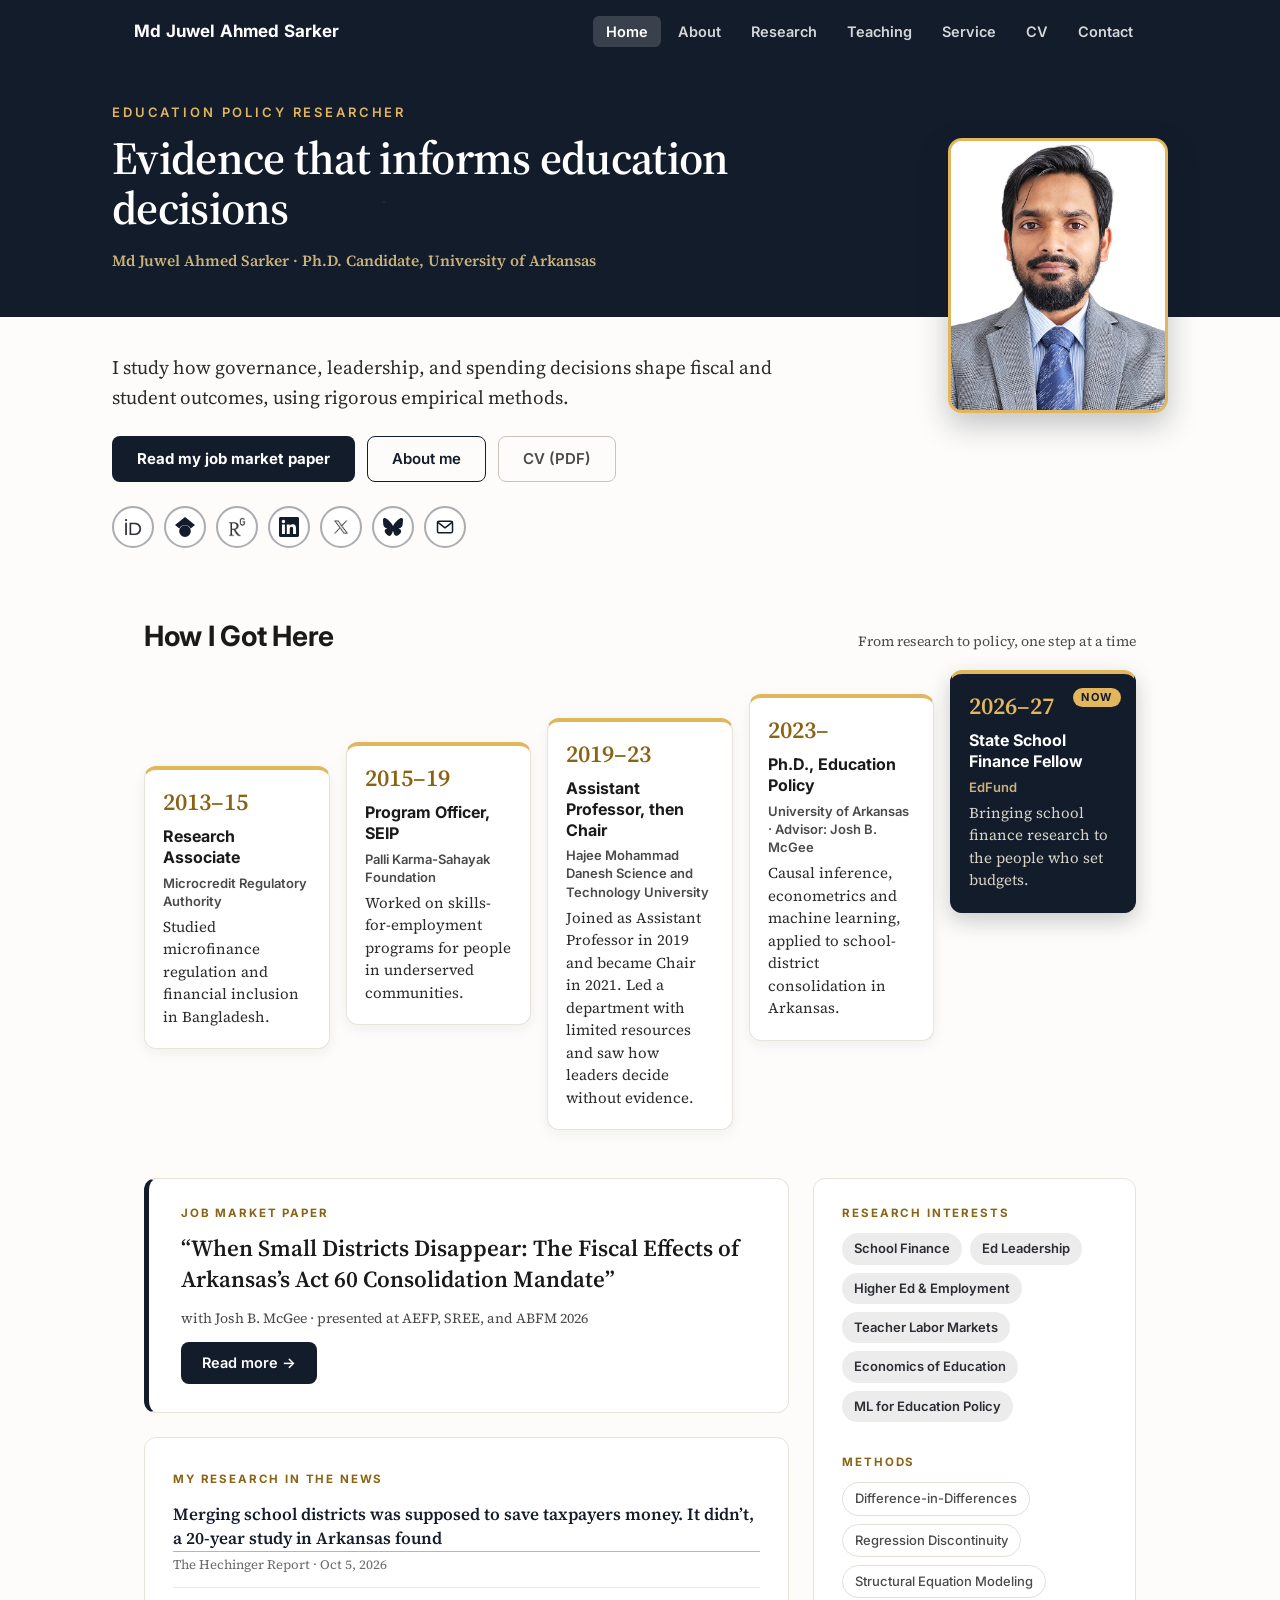
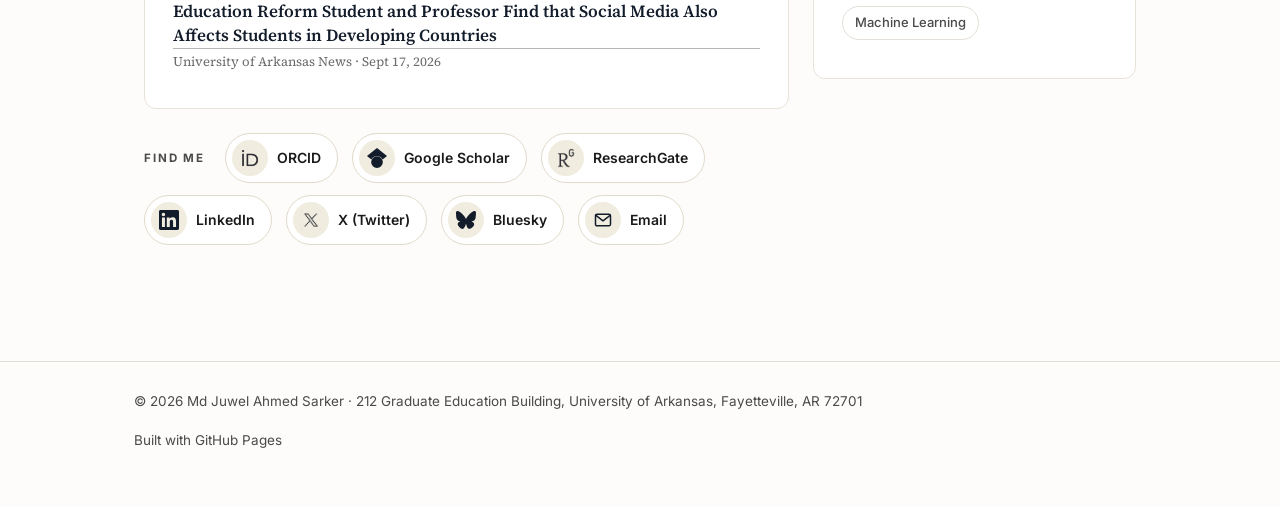
==== commit 1087aa86: "Home cover: short navy band with overlapping photo, new headshot Shrink the navy hero to a band hold" ====
--- a/index.html
+++ b/index.html
@@ -35,18 +35,23 @@
     <div class="hb-hero-text">
       <p class="hb-eyebrow">Education Policy Researcher</p>
       <h1>Evidence that informs education decisions</h1>
+      <p class="hb-byline">Md Juwel Ahmed Sarker &middot; Ph.D. Candidate, University of Arkansas</p>
+    </div>
+    <div class="hb-hero-photo">
+      <img src="assets/images/headshot.jpg" width="560" height="700" alt="Portrait of Md Juwel Ahmed Sarker" onerror="this.style.display='none'">
+    </div>
+  </div>
+</section>
+
+<section class="hb-intro" aria-label="About this site">
+  <div class="hb-intro-in">
       <p class="hb-sub">I study how governance, leadership, and spending decisions shape fiscal and student outcomes, using rigorous empirical methods.</p>
-      <p class="hb-byline">Md Juwel Ahmed Sarker &middot; Ph.D. Candidate, University of Arkansas</p>
       <div class="hb-cta">
         <a class="hb-btn hb-btn-gold" href="research.html">Read my job market paper</a>
         <a class="hb-btn hb-btn-line" href="about.html">About me</a>
         <a class="hb-btn hb-btn-ghost" href="assets/files/Sarker_CV.pdf">CV (PDF)</a>
       </div>
       <div class="hb-icons"><a class="hb-icon" href="https://orcid.org/0000-0002-8742-0758" aria-label="ORCID" title="ORCID"><span class="hb-badge"><img src="assets/images/icons/orcid.png" alt=""></span></a><a class="hb-icon" href="https://scholar.google.com/citations?user=LOtnBs0AAAAJ&hl=en" aria-label="Google Scholar" title="Google Scholar"><span class="hb-badge"><svg viewBox="0 0 24 24" aria-hidden="true"><path d="M5.242 13.769L0 9.5 12 0l12 9.5-5.242 4.269C17.548 11.024 14.978 9.5 12 9.5c-2.977 0-5.548 1.524-6.758 4.269zM12 10a7 7 0 1 0 0 14 7 7 0 0 0 0-14z"/></svg></span></a><a class="hb-icon" href="https://www.researchgate.net/profile/Md-Juwel-Ahmed-Sarker?ev=prf_overview" aria-label="ResearchGate" title="ResearchGate"><span class="hb-badge"><img src="assets/images/icons/researchgate.png" alt=""></span></a><a class="hb-icon" href="https://www.linkedin.com/in/md-juwel-ahmed-sarker-17180333/" aria-label="LinkedIn" title="LinkedIn"><span class="hb-badge"><svg viewBox="0 0 24 24" role="img" aria-hidden="true"><path d="M20.447 20.452h-3.554v-5.569c0-1.328-.027-3.037-1.852-3.037-1.853 0-2.136 1.445-2.136 2.939v5.667H9.351V9h3.414v1.561h.046c.477-.9 1.637-1.85 3.37-1.85 3.601 0 4.267 2.37 4.267 5.455v6.286zM5.337 7.433c-1.144 0-2.063-.926-2.063-2.065 0-1.138.92-2.063 2.063-2.063 1.14 0 2.064.925 2.064 2.063 0 1.139-.925 2.065-2.064 2.065zm1.782 13.019H3.555V9h3.564v11.452zM22.225 0H1.771C.792 0 0 .774 0 1.729v20.542C0 23.227.792 24 1.771 24h20.451C23.2 24 24 23.227 24 22.271V1.729C24 .774 23.2 0 22.222 0h.003z"/></svg></span></a><a class="hb-icon" href="https://x.com/md_juwel_sarker" aria-label="X (Twitter)" title="X (Twitter)"><span class="hb-badge"><img src="assets/images/icons/x-twitter.png" alt=""></span></a><a class="hb-icon" href="https://bsky.app/profile/juwelsarker.bsky.social" aria-label="Bluesky" title="Bluesky"><span class="hb-badge"><svg viewBox="0 0 24 24" role="img" aria-hidden="true"><path d="M12 10.8c-1.087-2.114-4.046-6.053-6.798-7.995C2.566.944 1.561 1.266.902 1.565.139 1.908 0 3.08 0 3.768c0 .69.378 5.65.624 6.479.815 2.736 3.713 3.66 6.383 3.364.136-.02.275-.039.415-.056-.138.022-.276.04-.415.056-3.912.58-7.387 2.005-2.83 7.078 5.013 5.19 6.87-1.113 7.823-4.308.953 3.195 2.05 9.271 7.733 4.308 4.267-4.308 1.172-6.498-2.74-7.078a8.741 8.741 0 0 1-.415-.056c.14.017.279.036.415.056 2.67.297 5.568-.628 6.383-3.364.246-.828.624-5.79.624-6.478 0-.69-.139-1.861-.902-2.206-.659-.298-1.664-.62-4.3 1.24C16.046 4.748 13.087 8.687 12 10.8Z"/></svg></span></a><a class="hb-icon" href="mailto:sarker@uark.edu" aria-label="Email" title="Email"><span class="hb-badge"><svg class="hb-stroke" viewBox="0 0 24 24" aria-hidden="true"><rect x="3" y="5" width="18" height="14" rx="2"/><polyline points="3.5,6.5 12,13 20.5,6.5"/></svg></span></a></div>
-    </div>
-    <div class="hb-hero-photo">
-      <img src="assets/images/headshot.jpg" width="560" height="640" alt="Portrait of Md Juwel Ahmed Sarker" onerror="this.style.display='none'">
-    </div>
   </div>
 </section>
 
--- a/style.css
+++ b/style.css
@@ -1004,10 +1004,10 @@
 }
 
 /* ===== Home page: split hero (B) ===== */
-.hb-hero{margin:0;background:var(--navy);color:#f4f1ea;position:relative;overflow:hidden}
+.hb-hero{margin:0;background:var(--navy);color:#f4f1ea;position:relative}
 .hb-hero::before{content:"";position:absolute;inset:0;background:radial-gradient(circle at 30% 55%,#1b2840 0,#1b2840 1px,transparent 1px),none;pointer-events:none}
-.hb-hero-inner{max-width:1120px;margin:0 auto;display:flex;align-items:stretch}
-.hb-hero-text{flex:1 1 56%;min-width:0;padding:72px 48px 72px 32px;display:flex;flex-direction:column;justify-content:center;gap:20px}
+.hb-hero-inner{max-width:1120px;margin:0 auto;display:flex;align-items:flex-end;justify-content:space-between;gap:40px}
+.hb-hero-text{flex:1 1 auto;min-width:0;padding:44px 0 44px 32px;display:flex;flex-direction:column;justify-content:center;gap:14px}
 .hb-eyebrow{margin:0;font:600 13px/1 Inter,sans-serif;letter-spacing:.22em;text-transform:uppercase;color:var(--gold)}
 .hb-hero h1{margin:0;max-width:600px;font-family:"Source Serif 4",Georgia,serif;font-weight:600;font-size:clamp(34px,4.4vw,52px);line-height:1.1;letter-spacing:-.015em;color:#fff}
 .hb-sub{margin:0;max-width:540px;font:400 19px/1.55 "Source Serif 4",Georgia,serif;color:#e6e1d3}
@@ -1029,8 +1029,8 @@
 .hb-badge{width:36px;height:36px;border-radius:50%;background:#fff;display:flex;align-items:center;justify-content:center;flex:none}
 .hb-badge img{width:20px;height:20px;object-fit:contain;display:block}
 .hb-badge svg{width:20px;height:20px;fill:var(--navy);display:block}
-.hb-hero-photo{flex:1 1 44%;min-width:0;min-height:480px;position:relative}
-.hb-hero-photo img{position:absolute;inset:0;width:100%;height:100%;object-fit:cover;object-position:50% 58%;background:#f3f1ec}
+.hb-hero-photo{flex:0 0 220px;width:220px;min-width:0;margin:44px 32px -96px 0;position:relative;z-index:2}
+.hb-hero-photo img{display:block;width:100%;height:auto;aspect-ratio:4/5;object-fit:cover;object-position:50% 25%;border-radius:14px;border:3px solid var(--gold);background:#f3f1ec;box-shadow:0 12px 30px rgba(19,28,43,.25)}
 .hb-main{max-width:1056px;margin:0 auto;padding:0 32px 56px}
 .hb-strip{position:relative;z-index:2;margin-top:-52px;background:#fff;border:1px solid #e8e3d9;border-radius:14px;box-shadow:0 10px 30px rgba(19,28,43,.10);display:grid;grid-template-columns:repeat(4,minmax(0,1fr))}
 .hb-strip>div{padding:22px 26px;display:flex;flex-direction:column;gap:4px;border-right:1px solid #efebe4;font-size:14px;color:#4a4a4a;line-height:1.4}
@@ -1069,9 +1069,10 @@
   .hb-step:nth-child(5){grid-column:1/-1}
 }
 @media (max-width:900px){
-  .hb-hero-inner{flex-direction:column-reverse}
-  .hb-hero-text{padding:40px 24px 48px}
-  .hb-hero-photo{min-height:340px;flex:none}
+  .hb-hero-inner{flex-direction:column-reverse;align-items:flex-start;gap:0}
+  .hb-hero-text{padding:32px 24px}
+  .hb-hero-photo{flex:none;width:200px;margin:32px 24px -80px}
+  .hb-intro-in{padding-top:100px}
   .hb-strip{grid-template-columns:repeat(2,minmax(0,1fr))}
   .hb-strip>div:nth-child(2){border-right:0}
   .hb-strip>div:nth-child(-n+2){border-bottom:1px solid #efebe4}
@@ -1306,3 +1307,19 @@
 .tc-inst h3 span{font:400 13.5px Inter,sans-serif;color:#6b7280;margin-left:8px}
 .tc-ex .tc-t{font:600 14.5px/1.4 Inter,sans-serif;color:var(--navy);margin:0 0 4px}
 .tc-ex .tc-m{font-size:13px;color:#6b7280;margin:0}
+
+/* ===== Home cover, option A: short navy band, photo overlaps, intro on white ===== */
+.hb-hero h1{max-width:700px;font-size:clamp(32px,4vw,46px)}
+.hb-intro{margin:0}
+.hb-intro-in{max-width:1120px;margin:0 auto;padding:36px 32px 8px;display:flex;flex-direction:column;gap:20px;box-sizing:border-box}
+.hb-intro-in>*{max-width:700px}
+.hb-intro .hb-sub{color:#2b2b2b}
+.hb-intro .hb-btn-gold{background:var(--navy);color:#fff}
+.hb-intro .hb-btn-gold:hover{background:#1e2b44;color:#fff}
+.hb-intro .hb-btn-line{border-color:var(--navy);color:var(--navy)}
+.hb-intro .hb-btn-line:hover{background:rgba(19,28,43,.06);color:var(--navy)}
+.hb-intro .hb-btn-ghost{border-color:#c9c4b8;color:#4a4a4a}
+.hb-intro .hb-btn-ghost:hover{border-color:var(--navy);color:var(--navy)}
+.hb-intro .hb-icon{border-color:rgba(19,28,43,.35)}
+.hb-intro .hb-icon:hover{border-color:var(--navy)}
+.hb-intro .hb-badge{background:#fff}
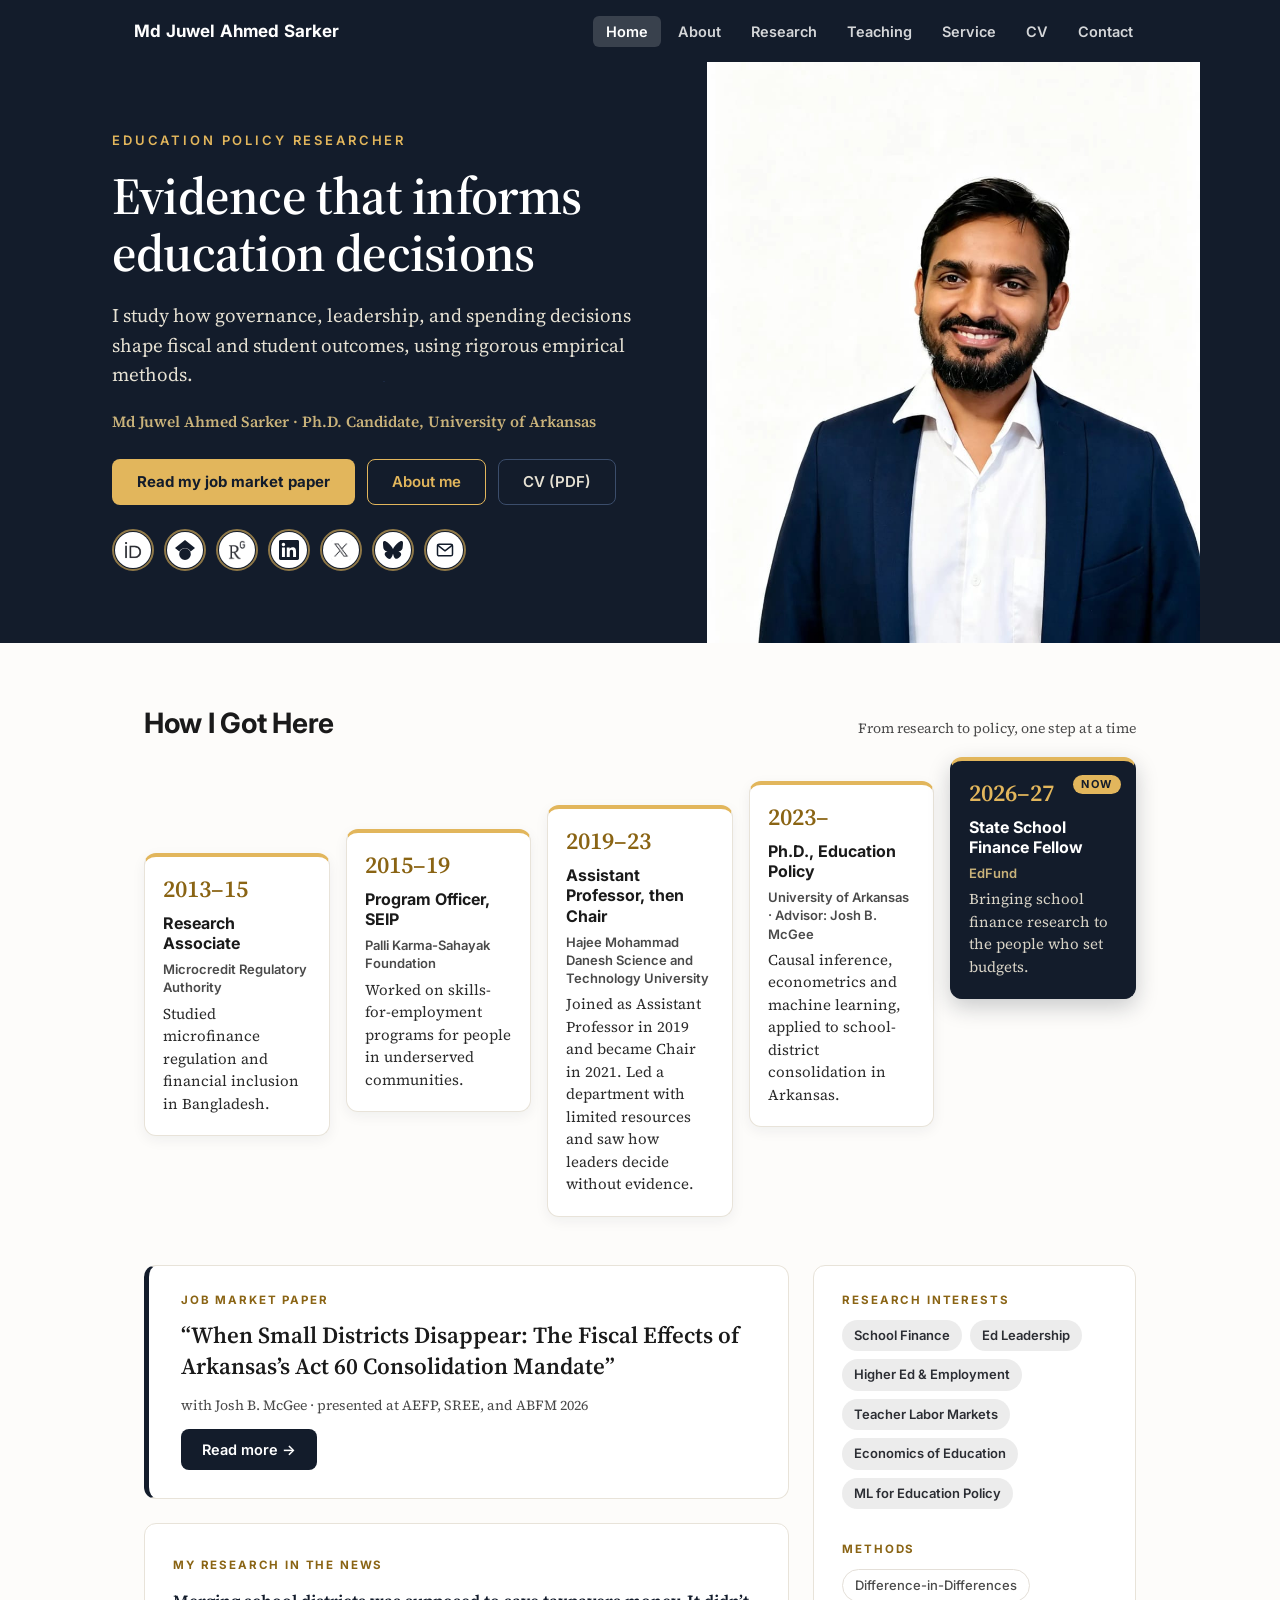
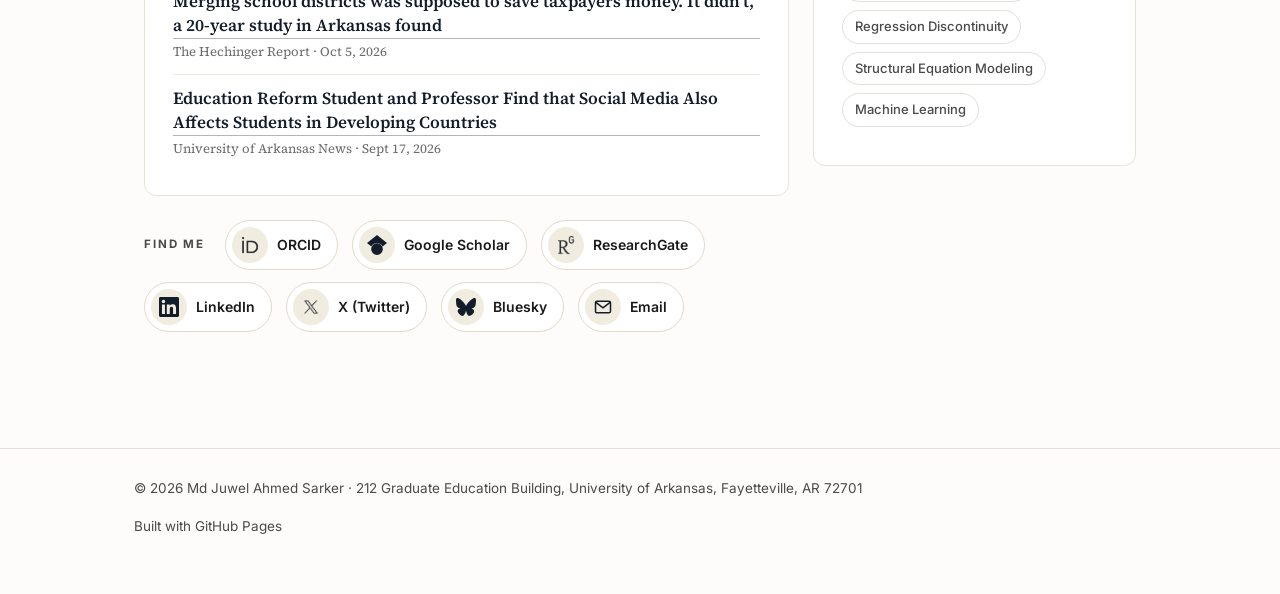
==== commit ca735d96: "Revert home cover redesign, restore original hero and headshot Co-Authored-By: Claude Sonnet 5.5 <no" ====
--- a/index.html
+++ b/index.html
@@ -35,23 +35,18 @@
     <div class="hb-hero-text">
       <p class="hb-eyebrow">Education Policy Researcher</p>
       <h1>Evidence that informs education decisions</h1>
+      <p class="hb-sub">I study how governance, leadership, and spending decisions shape fiscal and student outcomes, using rigorous empirical methods.</p>
       <p class="hb-byline">Md Juwel Ahmed Sarker &middot; Ph.D. Candidate, University of Arkansas</p>
-    </div>
-    <div class="hb-hero-photo">
-      <img src="assets/images/headshot.jpg" width="560" height="700" alt="Portrait of Md Juwel Ahmed Sarker" onerror="this.style.display='none'">
-    </div>
-  </div>
-</section>
-
-<section class="hb-intro" aria-label="About this site">
-  <div class="hb-intro-in">
-      <p class="hb-sub">I study how governance, leadership, and spending decisions shape fiscal and student outcomes, using rigorous empirical methods.</p>
       <div class="hb-cta">
         <a class="hb-btn hb-btn-gold" href="research.html">Read my job market paper</a>
         <a class="hb-btn hb-btn-line" href="about.html">About me</a>
         <a class="hb-btn hb-btn-ghost" href="assets/files/Sarker_CV.pdf">CV (PDF)</a>
       </div>
       <div class="hb-icons"><a class="hb-icon" href="https://orcid.org/0000-0002-8742-0758" aria-label="ORCID" title="ORCID"><span class="hb-badge"><img src="assets/images/icons/orcid.png" alt=""></span></a><a class="hb-icon" href="https://scholar.google.com/citations?user=LOtnBs0AAAAJ&hl=en" aria-label="Google Scholar" title="Google Scholar"><span class="hb-badge"><svg viewBox="0 0 24 24" aria-hidden="true"><path d="M5.242 13.769L0 9.5 12 0l12 9.5-5.242 4.269C17.548 11.024 14.978 9.5 12 9.5c-2.977 0-5.548 1.524-6.758 4.269zM12 10a7 7 0 1 0 0 14 7 7 0 0 0 0-14z"/></svg></span></a><a class="hb-icon" href="https://www.researchgate.net/profile/Md-Juwel-Ahmed-Sarker?ev=prf_overview" aria-label="ResearchGate" title="ResearchGate"><span class="hb-badge"><img src="assets/images/icons/researchgate.png" alt=""></span></a><a class="hb-icon" href="https://www.linkedin.com/in/md-juwel-ahmed-sarker-17180333/" aria-label="LinkedIn" title="LinkedIn"><span class="hb-badge"><svg viewBox="0 0 24 24" role="img" aria-hidden="true"><path d="M20.447 20.452h-3.554v-5.569c0-1.328-.027-3.037-1.852-3.037-1.853 0-2.136 1.445-2.136 2.939v5.667H9.351V9h3.414v1.561h.046c.477-.9 1.637-1.85 3.37-1.85 3.601 0 4.267 2.37 4.267 5.455v6.286zM5.337 7.433c-1.144 0-2.063-.926-2.063-2.065 0-1.138.92-2.063 2.063-2.063 1.14 0 2.064.925 2.064 2.063 0 1.139-.925 2.065-2.064 2.065zm1.782 13.019H3.555V9h3.564v11.452zM22.225 0H1.771C.792 0 0 .774 0 1.729v20.542C0 23.227.792 24 1.771 24h20.451C23.2 24 24 23.227 24 22.271V1.729C24 .774 23.2 0 22.222 0h.003z"/></svg></span></a><a class="hb-icon" href="https://x.com/md_juwel_sarker" aria-label="X (Twitter)" title="X (Twitter)"><span class="hb-badge"><img src="assets/images/icons/x-twitter.png" alt=""></span></a><a class="hb-icon" href="https://bsky.app/profile/juwelsarker.bsky.social" aria-label="Bluesky" title="Bluesky"><span class="hb-badge"><svg viewBox="0 0 24 24" role="img" aria-hidden="true"><path d="M12 10.8c-1.087-2.114-4.046-6.053-6.798-7.995C2.566.944 1.561 1.266.902 1.565.139 1.908 0 3.08 0 3.768c0 .69.378 5.65.624 6.479.815 2.736 3.713 3.66 6.383 3.364.136-.02.275-.039.415-.056-.138.022-.276.04-.415.056-3.912.58-7.387 2.005-2.83 7.078 5.013 5.19 6.87-1.113 7.823-4.308.953 3.195 2.05 9.271 7.733 4.308 4.267-4.308 1.172-6.498-2.74-7.078a8.741 8.741 0 0 1-.415-.056c.14.017.279.036.415.056 2.67.297 5.568-.628 6.383-3.364.246-.828.624-5.79.624-6.478 0-.69-.139-1.861-.902-2.206-.659-.298-1.664-.62-4.3 1.24C16.046 4.748 13.087 8.687 12 10.8Z"/></svg></span></a><a class="hb-icon" href="mailto:sarker@uark.edu" aria-label="Email" title="Email"><span class="hb-badge"><svg class="hb-stroke" viewBox="0 0 24 24" aria-hidden="true"><rect x="3" y="5" width="18" height="14" rx="2"/><polyline points="3.5,6.5 12,13 20.5,6.5"/></svg></span></a></div>
+    </div>
+    <div class="hb-hero-photo">
+      <img src="assets/images/headshot.jpg" width="560" height="640" alt="Portrait of Md Juwel Ahmed Sarker" onerror="this.style.display='none'">
+    </div>
   </div>
 </section>
 
--- a/style.css
+++ b/style.css
@@ -1004,10 +1004,10 @@
 }
 
 /* ===== Home page: split hero (B) ===== */
-.hb-hero{margin:0;background:var(--navy);color:#f4f1ea;position:relative}
+.hb-hero{margin:0;background:var(--navy);color:#f4f1ea;position:relative;overflow:hidden}
 .hb-hero::before{content:"";position:absolute;inset:0;background:radial-gradient(circle at 30% 55%,#1b2840 0,#1b2840 1px,transparent 1px),none;pointer-events:none}
-.hb-hero-inner{max-width:1120px;margin:0 auto;display:flex;align-items:flex-end;justify-content:space-between;gap:40px}
-.hb-hero-text{flex:1 1 auto;min-width:0;padding:44px 0 44px 32px;display:flex;flex-direction:column;justify-content:center;gap:14px}
+.hb-hero-inner{max-width:1120px;margin:0 auto;display:flex;align-items:stretch}
+.hb-hero-text{flex:1 1 56%;min-width:0;padding:72px 48px 72px 32px;display:flex;flex-direction:column;justify-content:center;gap:20px}
 .hb-eyebrow{margin:0;font:600 13px/1 Inter,sans-serif;letter-spacing:.22em;text-transform:uppercase;color:var(--gold)}
 .hb-hero h1{margin:0;max-width:600px;font-family:"Source Serif 4",Georgia,serif;font-weight:600;font-size:clamp(34px,4.4vw,52px);line-height:1.1;letter-spacing:-.015em;color:#fff}
 .hb-sub{margin:0;max-width:540px;font:400 19px/1.55 "Source Serif 4",Georgia,serif;color:#e6e1d3}
@@ -1029,8 +1029,8 @@
 .hb-badge{width:36px;height:36px;border-radius:50%;background:#fff;display:flex;align-items:center;justify-content:center;flex:none}
 .hb-badge img{width:20px;height:20px;object-fit:contain;display:block}
 .hb-badge svg{width:20px;height:20px;fill:var(--navy);display:block}
-.hb-hero-photo{flex:0 0 220px;width:220px;min-width:0;margin:44px 32px -96px 0;position:relative;z-index:2}
-.hb-hero-photo img{display:block;width:100%;height:auto;aspect-ratio:4/5;object-fit:cover;object-position:50% 25%;border-radius:14px;border:3px solid var(--gold);background:#f3f1ec;box-shadow:0 12px 30px rgba(19,28,43,.25)}
+.hb-hero-photo{flex:1 1 44%;min-width:0;min-height:480px;position:relative}
+.hb-hero-photo img{position:absolute;inset:0;width:100%;height:100%;object-fit:cover;object-position:50% 58%;background:#f3f1ec}
 .hb-main{max-width:1056px;margin:0 auto;padding:0 32px 56px}
 .hb-strip{position:relative;z-index:2;margin-top:-52px;background:#fff;border:1px solid #e8e3d9;border-radius:14px;box-shadow:0 10px 30px rgba(19,28,43,.10);display:grid;grid-template-columns:repeat(4,minmax(0,1fr))}
 .hb-strip>div{padding:22px 26px;display:flex;flex-direction:column;gap:4px;border-right:1px solid #efebe4;font-size:14px;color:#4a4a4a;line-height:1.4}
@@ -1069,10 +1069,9 @@
   .hb-step:nth-child(5){grid-column:1/-1}
 }
 @media (max-width:900px){
-  .hb-hero-inner{flex-direction:column-reverse;align-items:flex-start;gap:0}
-  .hb-hero-text{padding:32px 24px}
-  .hb-hero-photo{flex:none;width:200px;margin:32px 24px -80px}
-  .hb-intro-in{padding-top:100px}
+  .hb-hero-inner{flex-direction:column-reverse}
+  .hb-hero-text{padding:40px 24px 48px}
+  .hb-hero-photo{min-height:340px;flex:none}
   .hb-strip{grid-template-columns:repeat(2,minmax(0,1fr))}
   .hb-strip>div:nth-child(2){border-right:0}
   .hb-strip>div:nth-child(-n+2){border-bottom:1px solid #efebe4}
@@ -1307,19 +1306,3 @@
 .tc-inst h3 span{font:400 13.5px Inter,sans-serif;color:#6b7280;margin-left:8px}
 .tc-ex .tc-t{font:600 14.5px/1.4 Inter,sans-serif;color:var(--navy);margin:0 0 4px}
 .tc-ex .tc-m{font-size:13px;color:#6b7280;margin:0}
-
-/* ===== Home cover, option A: short navy band, photo overlaps, intro on white ===== */
-.hb-hero h1{max-width:700px;font-size:clamp(32px,4vw,46px)}
-.hb-intro{margin:0}
-.hb-intro-in{max-width:1120px;margin:0 auto;padding:36px 32px 8px;display:flex;flex-direction:column;gap:20px;box-sizing:border-box}
-.hb-intro-in>*{max-width:700px}
-.hb-intro .hb-sub{color:#2b2b2b}
-.hb-intro .hb-btn-gold{background:var(--navy);color:#fff}
-.hb-intro .hb-btn-gold:hover{background:#1e2b44;color:#fff}
-.hb-intro .hb-btn-line{border-color:var(--navy);color:var(--navy)}
-.hb-intro .hb-btn-line:hover{background:rgba(19,28,43,.06);color:var(--navy)}
-.hb-intro .hb-btn-ghost{border-color:#c9c4b8;color:#4a4a4a}
-.hb-intro .hb-btn-ghost:hover{border-color:var(--navy);color:var(--navy)}
-.hb-intro .hb-icon{border-color:rgba(19,28,43,.35)}
-.hb-intro .hb-icon:hover{border-color:var(--navy)}
-.hb-intro .hb-badge{background:#fff}
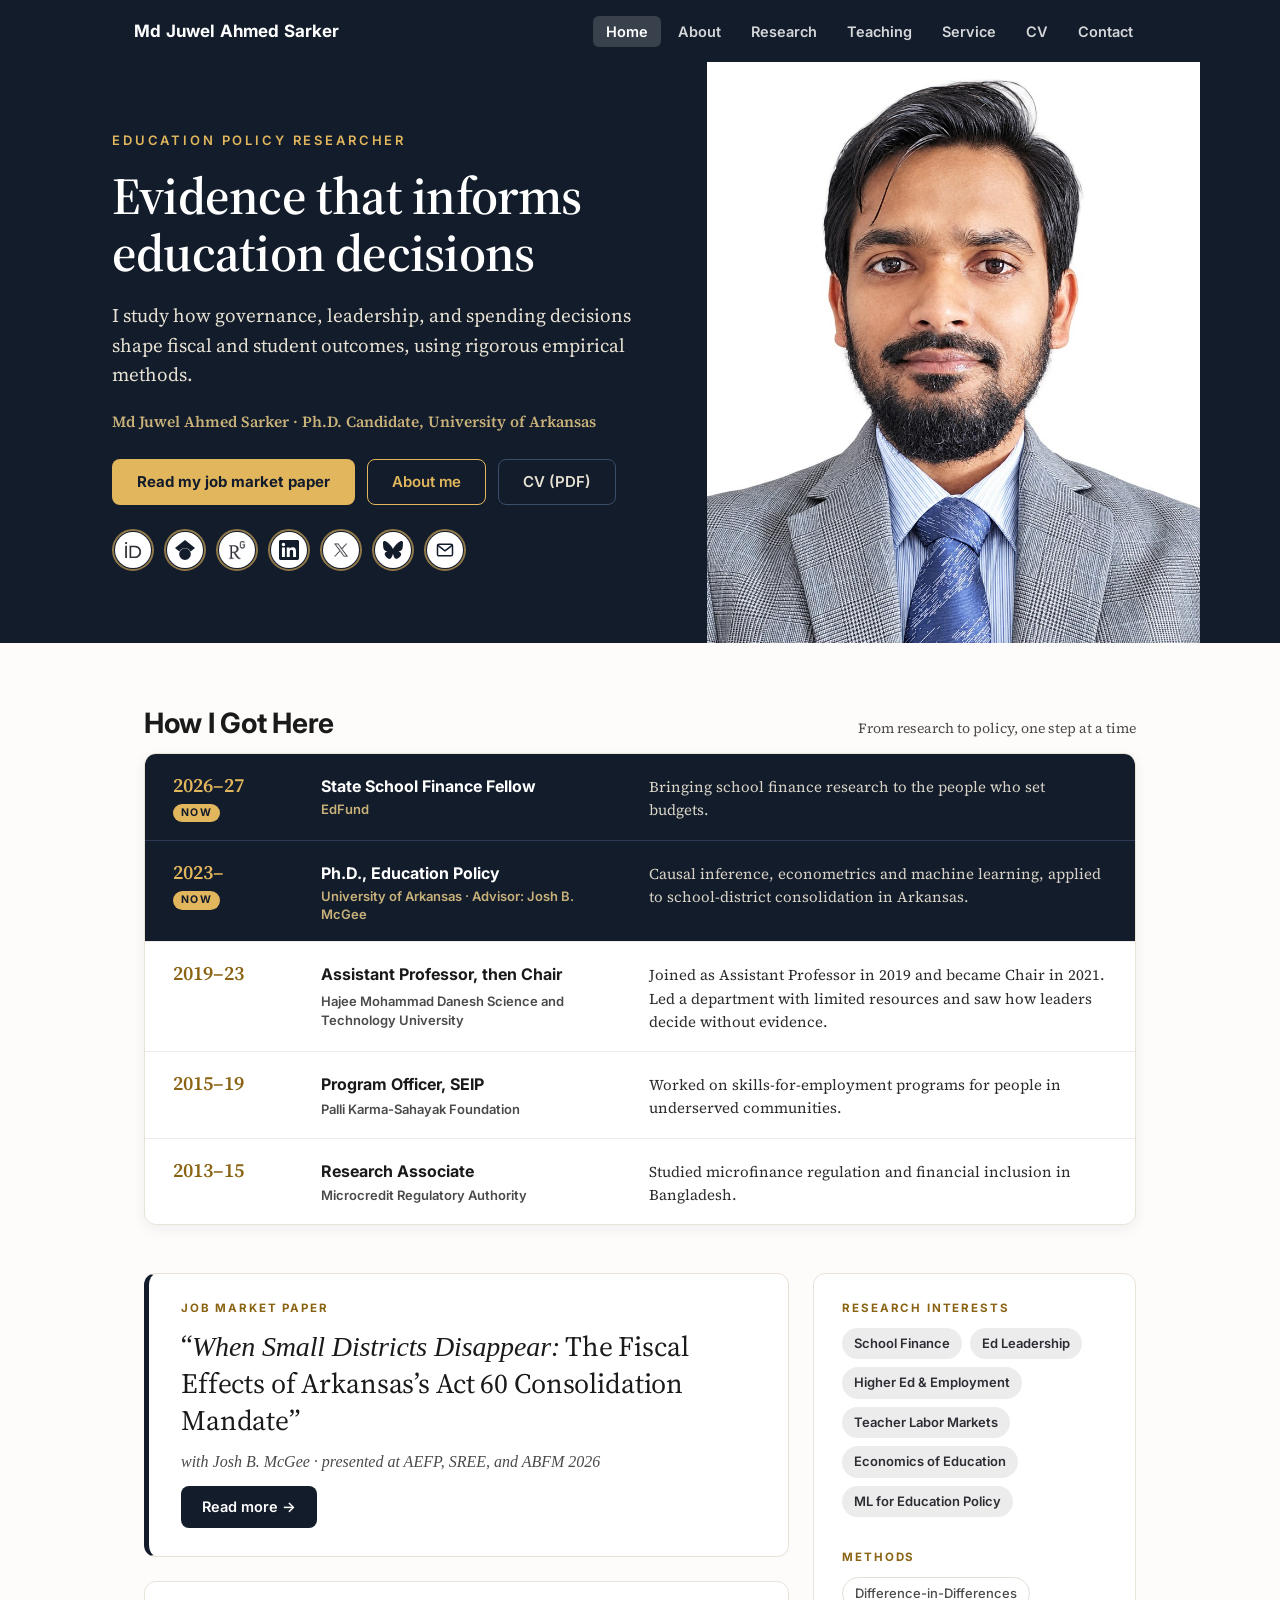
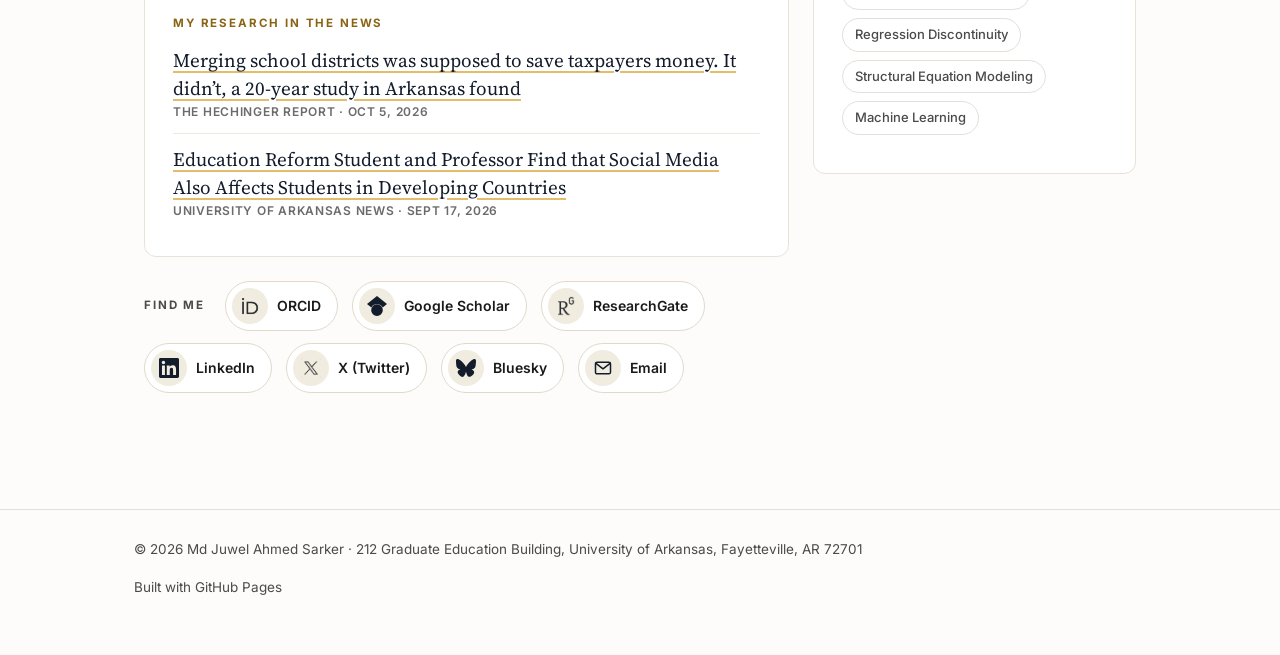
==== commit 7de8dc8e: "Home: compact newest-first timeline with both current roles marked Now; refined JMP and news typogra" ====
--- a/index.html
+++ b/index.html
@@ -54,14 +54,14 @@
 
   <section class="hb-journey" aria-labelledby="journey-title">
     <div class="hb-journey-head"><h2 id="journey-title">How I Got Here</h2><span>From research to policy, one step at a time</span></div>
-    <ol class="hb-steps"><li class="hb-step"><span class="hb-years">2013&ndash;15</span><h3>Research Associate</h3><p class="hb-org">Microcredit Regulatory Authority</p><p>Studied microfinance regulation and financial inclusion in Bangladesh.</p></li><li class="hb-step"><span class="hb-years">2015&ndash;19</span><h3>Program Officer, SEIP</h3><p class="hb-org">Palli Karma-Sahayak Foundation</p><p>Worked on skills-for-employment programs for people in underserved communities.</p></li><li class="hb-step"><span class="hb-years">2019&ndash;23</span><h3>Assistant Professor, then Chair</h3><p class="hb-org">Hajee Mohammad Danesh Science and Technology University</p><p>Joined as Assistant Professor in 2019 and became Chair in 2021. Led a department with limited resources and saw how leaders decide without evidence.</p></li><li class="hb-step"><span class="hb-years">2023&ndash;</span><h3>Ph.D., Education Policy</h3><p class="hb-org">University of Arkansas &middot; Advisor: Josh B. McGee</p><p>Causal inference, econometrics and machine learning, applied to school-district consolidation in Arkansas.</p></li><li class="hb-step hb-now"><span class="hb-tag">Now</span><span class="hb-years">2026&ndash;27</span><h3>State School Finance Fellow</h3><p class="hb-org">EdFund</p><p>Bringing school finance research to the people who set budgets.</p></li></ol>
+    <ol class="hb-steps"><li class="hb-step hb-now"><span class="hb-tag">Now</span><span class="hb-years">2026&ndash;27</span><h3>State School Finance Fellow</h3><p class="hb-org">EdFund</p><p>Bringing school finance research to the people who set budgets.</p></li><li class="hb-step hb-now"><span class="hb-tag">Now</span><span class="hb-years">2023&ndash;</span><h3>Ph.D., Education Policy</h3><p class="hb-org">University of Arkansas &middot; Advisor: Josh B. McGee</p><p>Causal inference, econometrics and machine learning, applied to school-district consolidation in Arkansas.</p></li><li class="hb-step"><span class="hb-years">2019&ndash;23</span><h3>Assistant Professor, then Chair</h3><p class="hb-org">Hajee Mohammad Danesh Science and Technology University</p><p>Joined as Assistant Professor in 2019 and became Chair in 2021. Led a department with limited resources and saw how leaders decide without evidence.</p></li><li class="hb-step"><span class="hb-years">2015&ndash;19</span><h3>Program Officer, SEIP</h3><p class="hb-org">Palli Karma-Sahayak Foundation</p><p>Worked on skills-for-employment programs for people in underserved communities.</p></li><li class="hb-step"><span class="hb-years">2013&ndash;15</span><h3>Research Associate</h3><p class="hb-org">Microcredit Regulatory Authority</p><p>Studied microfinance regulation and financial inclusion in Bangladesh.</p></li></ol>
   </section>
 
   <div class="hb-two">
     <div class="hb-left">
     <div class="hb-card hb-jmp">
       <span class="hb-label">Job market paper</span>
-      <p class="hb-jmp-title">&ldquo;When Small Districts Disappear: The Fiscal Effects of Arkansas&rsquo;s Act 60 Consolidation Mandate&rdquo;</p>
+      <p class="hb-jmp-title">&ldquo;<i class="jt-i">When Small Districts Disappear:</i> The Fiscal Effects of Arkansas&rsquo;s Act 60 Consolidation Mandate&rdquo;</p>
       <p class="hb-meta">with Josh B. McGee &middot; presented at AEFP, SREE, and ABFM 2026</p>
       <a class="hb-btn hb-btn-navy" href="research.html">Read more &rarr;</a>
     </div>
--- a/style.css
+++ b/style.css
@@ -69,6 +69,7 @@
   width: 100%;
   aspect-ratio: 1 / 1;
   object-fit: cover;
+  object-position: 50% 0%;
   border-radius: 14px;
   border: 1px solid var(--line);
   display: block;
@@ -1030,7 +1031,7 @@
 .hb-badge img{width:20px;height:20px;object-fit:contain;display:block}
 .hb-badge svg{width:20px;height:20px;fill:var(--navy);display:block}
 .hb-hero-photo{flex:1 1 44%;min-width:0;min-height:480px;position:relative}
-.hb-hero-photo img{position:absolute;inset:0;width:100%;height:100%;object-fit:cover;object-position:50% 58%;background:#f3f1ec}
+.hb-hero-photo img{position:absolute;inset:0;width:100%;height:100%;object-fit:cover;object-position:50% 0%;background:#f3f1ec}
 .hb-main{max-width:1056px;margin:0 auto;padding:0 32px 56px}
 .hb-strip{position:relative;z-index:2;margin-top:-52px;background:#fff;border:1px solid #e8e3d9;border-radius:14px;box-shadow:0 10px 30px rgba(19,28,43,.10);display:grid;grid-template-columns:repeat(4,minmax(0,1fr))}
 .hb-strip>div{padding:22px 26px;display:flex;flex-direction:column;gap:4px;border-right:1px solid #efebe4;font-size:14px;color:#4a4a4a;line-height:1.4}
@@ -1041,21 +1042,23 @@
 .hb-journey-head{display:flex;flex-wrap:wrap;justify-content:space-between;align-items:baseline;gap:8px;margin-bottom:12px}
 .hb-journey-head h2{margin:0;font:700 28px/1.2 Inter,sans-serif;letter-spacing:-.01em;text-transform:none;color:#1a1a1a;border:0;padding:0}
 .hb-journey-head span{font-size:14px;color:#4a4a4a}
-.hb-steps{list-style:none;margin:0;padding:4px 0 0;display:grid;grid-template-columns:repeat(5,minmax(0,1fr));gap:16px;align-items:start}
-.hb-step{position:relative;background:#fff;border:1px solid #e8e3d9;border-top:4px solid var(--gold);border-radius:12px;box-shadow:0 4px 14px rgba(19,28,43,.06);padding:20px 18px;display:flex;flex-direction:column;gap:6px}
-.hb-step:nth-child(1){margin-top:96px}.hb-step:nth-child(2){margin-top:72px}.hb-step:nth-child(3){margin-top:48px}.hb-step:nth-child(4){margin-top:24px}.hb-step:nth-child(5){margin-top:0}
-.hb-years{font:600 24px/1 "Source Serif 4",Georgia,serif;color:var(--gold-text)}
-.hb-step h3{margin:6px 0 0;font:700 16px/1.3 Inter,sans-serif;color:#1a1a1a}
-.hb-step p{margin:0;font:15px/1.5 "Source Serif 4",Georgia,serif;color:#2b2b2b}
-.hb-step .hb-org{font:600 13px/1.4 Inter,sans-serif;color:#4a4a4a}
-.hb-now{background:var(--navy);border-color:var(--navy);border-top-color:var(--gold);box-shadow:0 8px 22px rgba(19,28,43,.22)}
-.hb-now .hb-years{color:var(--gold)}.hb-now h3{color:#fff}.hb-now p{color:#d9d4c7}.hb-now .hb-org{color:#c9b27a}
-.hb-tag{position:absolute;right:14px;top:14px;font:700 11px/1 Inter,sans-serif;letter-spacing:.14em;text-transform:uppercase;padding:4px 8px;border-radius:999px;background:var(--gold);color:var(--navy)}
+.hb-steps{list-style:none;margin:0;padding:0;display:flex;flex-direction:column;background:#fff;border:1px solid #e8e3d9;border-radius:12px;overflow:hidden;box-shadow:0 4px 14px rgba(19,28,43,.06)}
+.hb-step{position:relative;display:grid;grid-template-columns:120px minmax(0,300px) minmax(0,1fr);column-gap:28px;row-gap:2px;align-items:baseline;padding:18px 28px;border-top:1px solid #efebe4}
+.hb-step:first-child{border-top:0}
+.hb-years{grid-column:1;grid-row:1/span 2;font:600 20px/1.3 "Source Serif 4",Georgia,serif;color:var(--gold-text)}
+.hb-step h3{grid-column:2;grid-row:1;margin:0;font:700 16px/1.35 Inter,sans-serif;color:#1a1a1a}
+.hb-step p{margin:0;font:15px/1.55 "Source Serif 4",Georgia,serif;color:#2b2b2b}
+.hb-step p:not(.hb-org){grid-column:3;grid-row:1/span 2}
+.hb-step .hb-org{grid-column:2;grid-row:2;font:600 13px/1.4 Inter,sans-serif;color:#4a4a4a}
+.hb-now{background:var(--navy);border-top-color:#2b3a52}
+.hb-now .hb-years{grid-row:1;color:var(--gold)}.hb-now h3{color:#fff}.hb-now p{color:#d9d4c7}.hb-now .hb-org{color:#c9b27a}
+.hb-tag{grid-column:1;grid-row:2;justify-self:start;align-self:start;width:max-content;margin-top:4px;font:700 10.5px/1 Inter,sans-serif;letter-spacing:.14em;text-transform:uppercase;padding:4px 8px;border-radius:999px;background:var(--gold);color:var(--navy)}
 .hb-two{display:grid;grid-template-columns:2fr 1fr;gap:24px;margin-top:48px;align-items:start}
 .hb-card{background:#fff;border:1px solid #e8e3d9;border-radius:12px;padding:28px;display:flex;flex-direction:column;gap:12px}
 .hb-jmp{border-left:5px solid var(--navy);padding:28px 32px}
-.hb-jmp-title{margin:0;font:600 23px/1.35 "Source Serif 4",Georgia,serif;color:#1a1a1a}
-.hb-meta{margin:0;font-size:14px;color:#4a4a4a}
+.hb-jmp-title{margin:0;font:400 28px/1.3 "Source Serif 4",Georgia,serif;letter-spacing:-.005em;color:#1a1a1a}
+.jt-i{font-style:italic}
+.hb-meta{margin:0;font:italic 400 16px/1.5 "Source Serif 4",Georgia,serif;color:#4a4a4a}
 .hb-find{display:flex;flex-wrap:wrap;align-items:center;gap:12px 14px;margin-top:40px}
 .hb-find .hb-label{color:#4a4a4a;margin-right:6px}
 .hb-chip{display:flex;align-items:center;gap:9px;padding:6px 16px 6px 6px;border:1px solid #e1dacb;border-radius:999px;background:#fff;font:600 14px/1 Inter,sans-serif;color:#1a1a1a;text-decoration:none}
@@ -1200,9 +1203,9 @@
 .hb-news ul{list-style:none;margin:12px 0 0;padding:0}
 .hb-news li{display:flex;flex-direction:column;gap:2px;padding:12px 0;border-top:1px solid #eee9de}
 .hb-news li:first-child{border-top:0;padding-top:0}
-.hb-news a{font:600 17px/1.4 "Source Serif 4",serif;color:var(--navy);text-decoration:none}
+.hb-news a{font:400 19px/1.45 "Source Serif 4",Georgia,serif;color:var(--navy);text-decoration:underline;text-decoration-color:rgba(226,182,92,.9);text-decoration-thickness:2px;text-underline-offset:4px;border-bottom:0}
 .hb-news a:hover{text-decoration:underline}
-.hb-news li span{font-size:13px;color:#6b6b6b}
+.hb-news li span{font:600 12px/1.4 Inter,sans-serif;letter-spacing:.06em;text-transform:uppercase;color:#6b6b6b}
 
 /* Honors & funding */
 .hf-h{font:600 12px/1 Inter,sans-serif;letter-spacing:.14em;text-transform:uppercase;color:var(--gold-text);margin:26px 0 8px}
@@ -1306,3 +1309,8 @@
 .tc-inst h3 span{font:400 13.5px Inter,sans-serif;color:#6b7280;margin-left:8px}
 .tc-ex .tc-t{font:600 14.5px/1.4 Inter,sans-serif;color:var(--navy);margin:0 0 4px}
 .tc-ex .tc-m{font-size:13px;color:#6b7280;margin:0}
+
+@media (max-width:900px){
+  .hb-step{grid-template-columns:1fr;row-gap:4px;padding:16px 20px}
+  .hb-years,.hb-now .hb-years,.hb-step h3,.hb-step .hb-org,.hb-step p:not(.hb-org),.hb-tag{grid-column:1;grid-row:auto}
+}
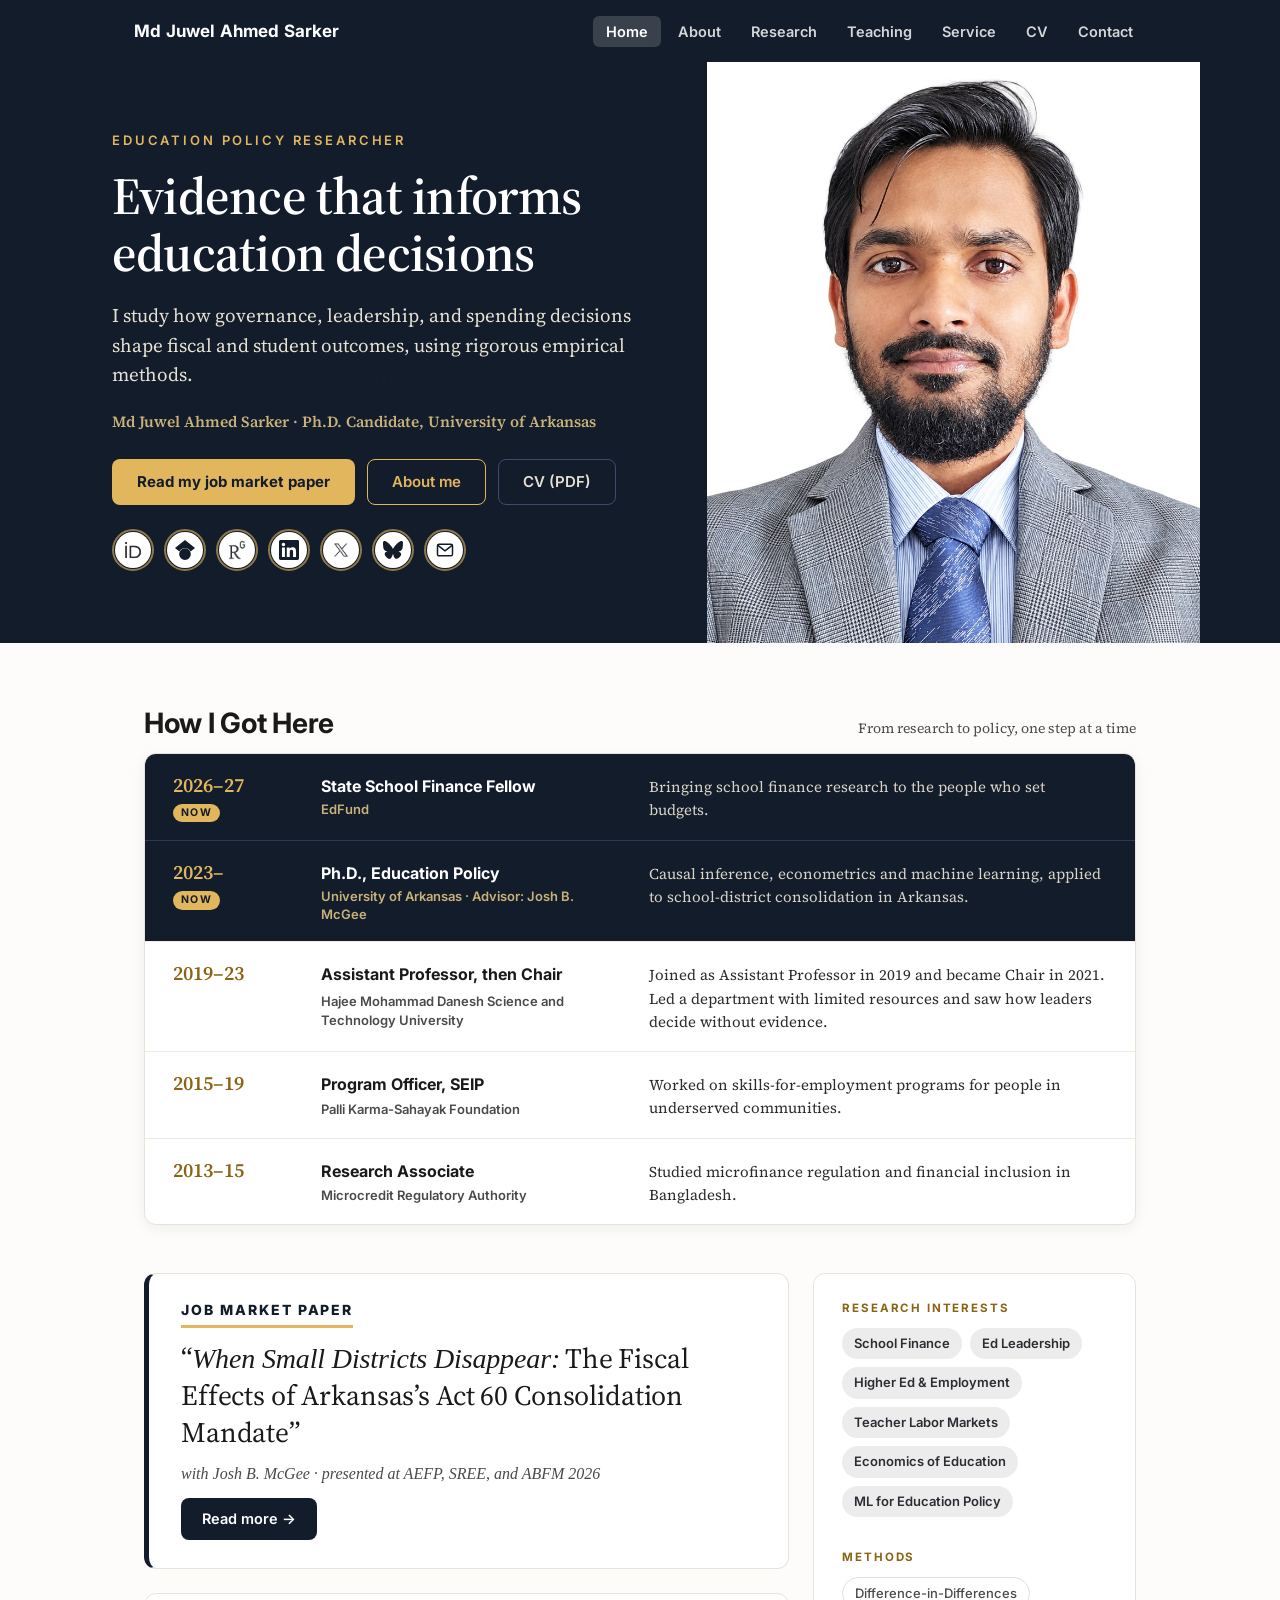
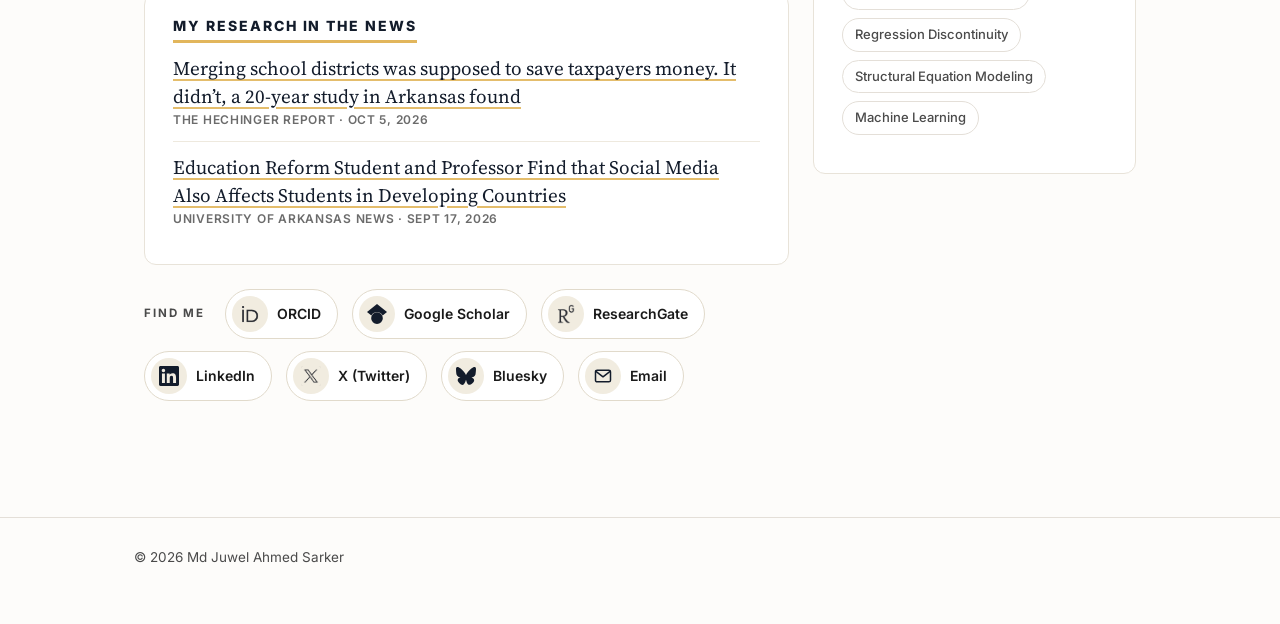
==== commit 244b679d: "Footer: copyright line only on every page; remove phone number from Contact Co-Authored-By: Claude S" ====
--- a/index.html
+++ b/index.html
@@ -105,8 +105,7 @@
 
 <footer class="site-footer">
   <div class="wrap-wide">
-    <p>&copy; <span id="year">2026</span> Md Juwel Ahmed Sarker &middot; 212 Graduate Education Building, University of Arkansas, Fayetteville, AR 72701</p>
-    <p>Built with GitHub Pages</p>
+    <p>&copy; <span id="year">2026</span> Md Juwel Ahmed Sarker</p>
   </div>
 </footer>
 
--- a/style.css
+++ b/style.css
@@ -1314,3 +1314,6 @@
   .hb-step{grid-template-columns:1fr;row-gap:4px;padding:16px 20px}
   .hb-years,.hb-now .hb-years,.hb-step h3,.hb-step .hb-org,.hb-step p:not(.hb-org),.hb-tag{grid-column:1;grid-row:auto}
 }
+
+/* Emphasized card headings: Job market paper, My research in the news */
+.hb-jmp .hb-label,.hb-news .hb-label{display:block;width:fit-content;align-self:flex-start;font:800 14px/1.2 Inter,sans-serif;letter-spacing:.14em;color:var(--navy);padding-bottom:6px;border-bottom:3px solid var(--gold)}
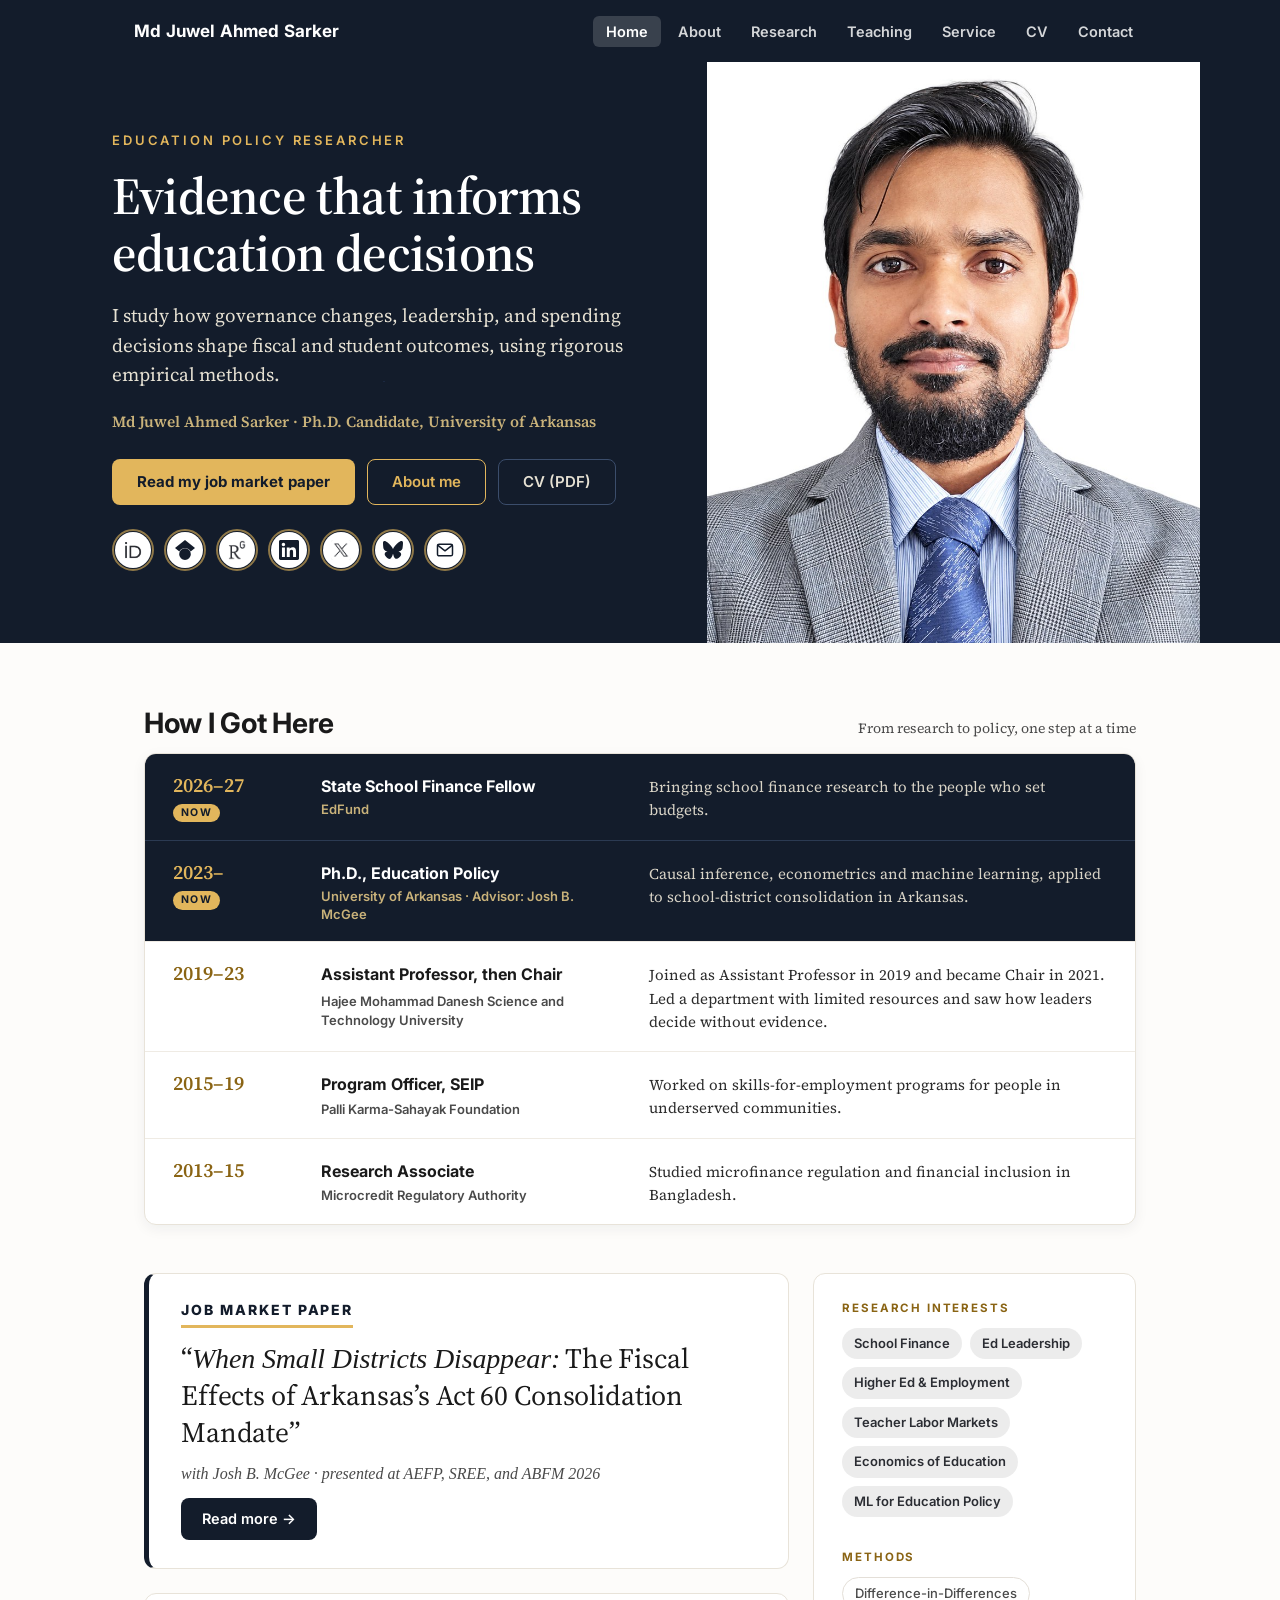
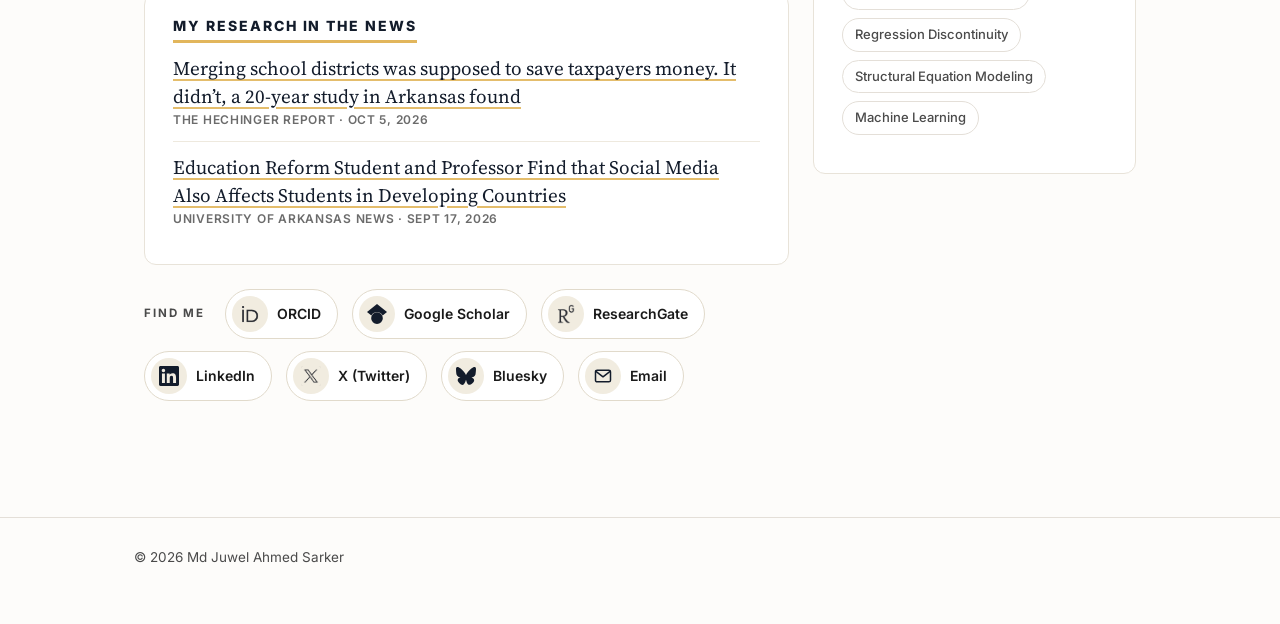
==== commit 0a3b4b0a: "Home: update hero sentence Co-Authored-By: Claude Sonnet 5.5 <noreply@anthropic.com> Claude-Session:" ====
--- a/index.html
+++ b/index.html
@@ -35,7 +35,7 @@
     <div class="hb-hero-text">
       <p class="hb-eyebrow">Education Policy Researcher</p>
       <h1>Evidence that informs education decisions</h1>
-      <p class="hb-sub">I study how governance, leadership, and spending decisions shape fiscal and student outcomes, using rigorous empirical methods.</p>
+      <p class="hb-sub">I study how governance changes, leadership, and spending decisions shape fiscal and student outcomes, using rigorous empirical methods.</p>
       <p class="hb-byline">Md Juwel Ahmed Sarker &middot; Ph.D. Candidate, University of Arkansas</p>
       <div class="hb-cta">
         <a class="hb-btn hb-btn-gold" href="research.html">Read my job market paper</a>
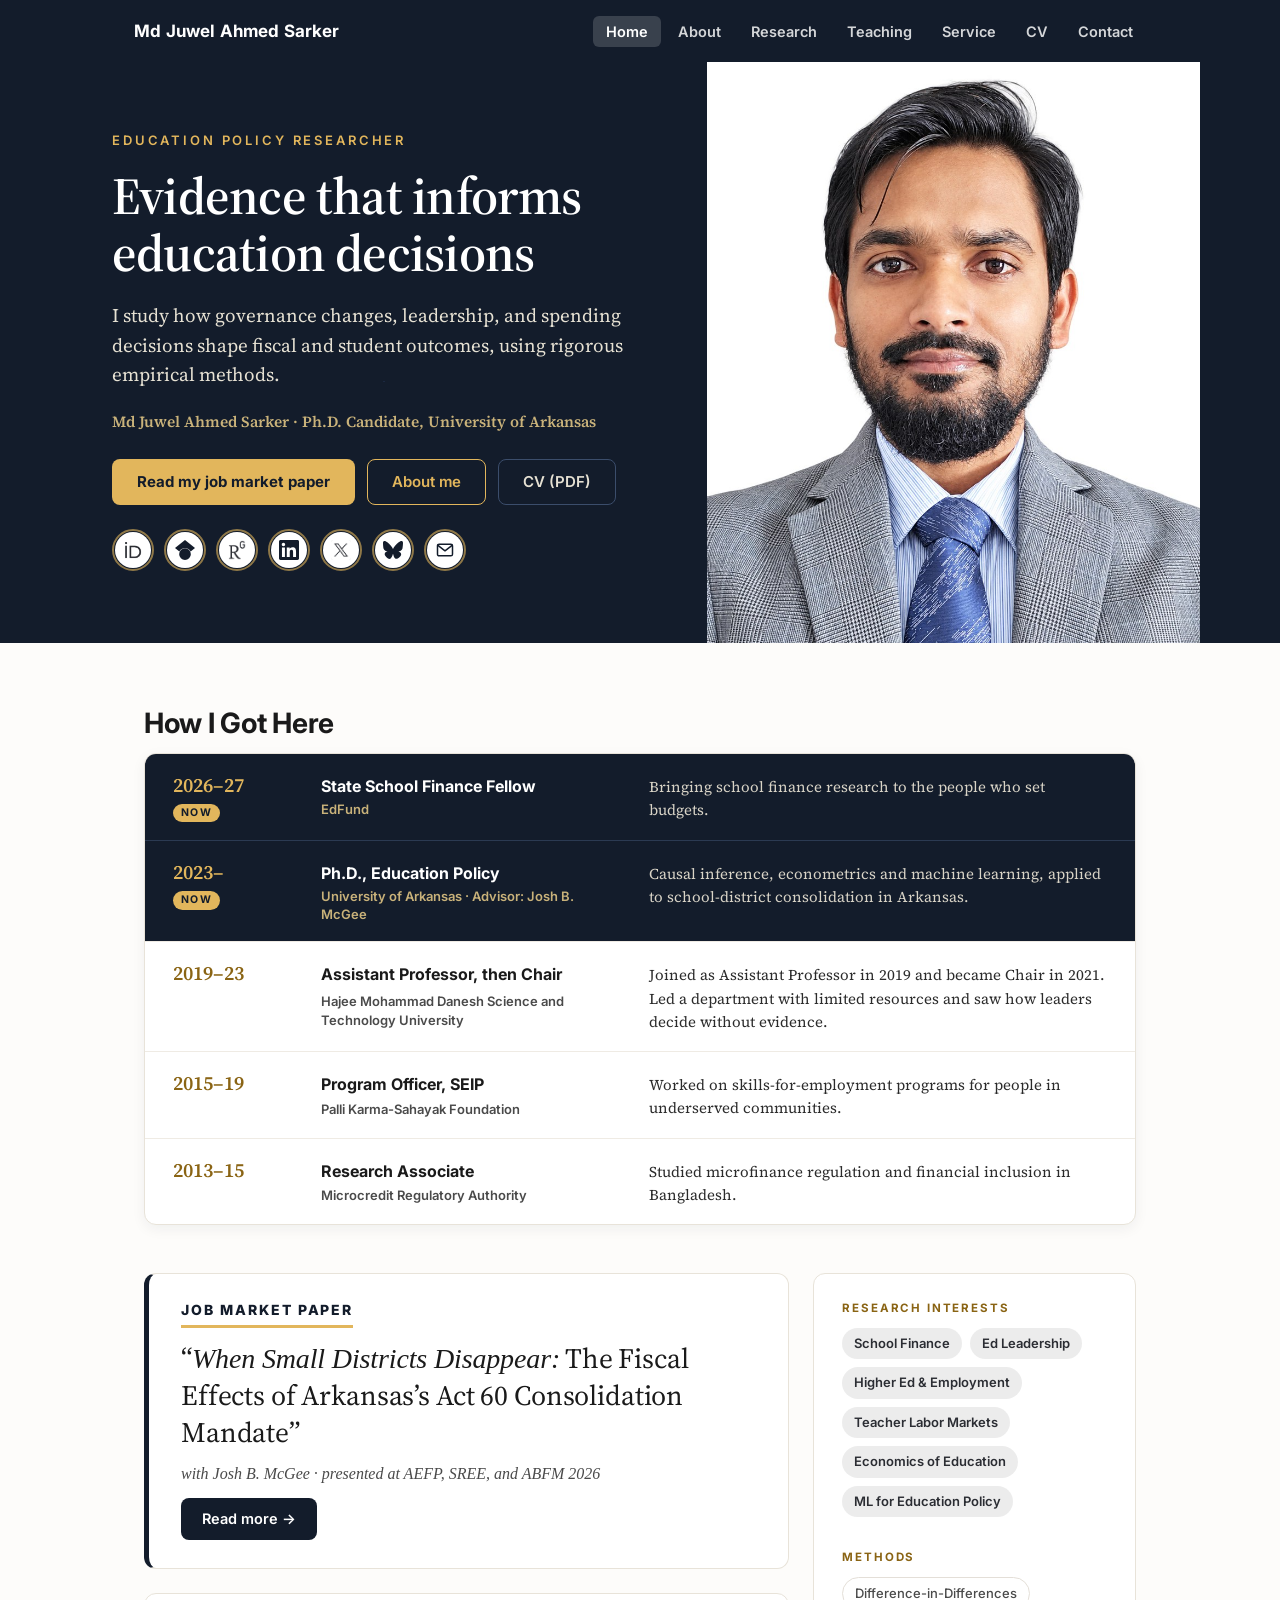
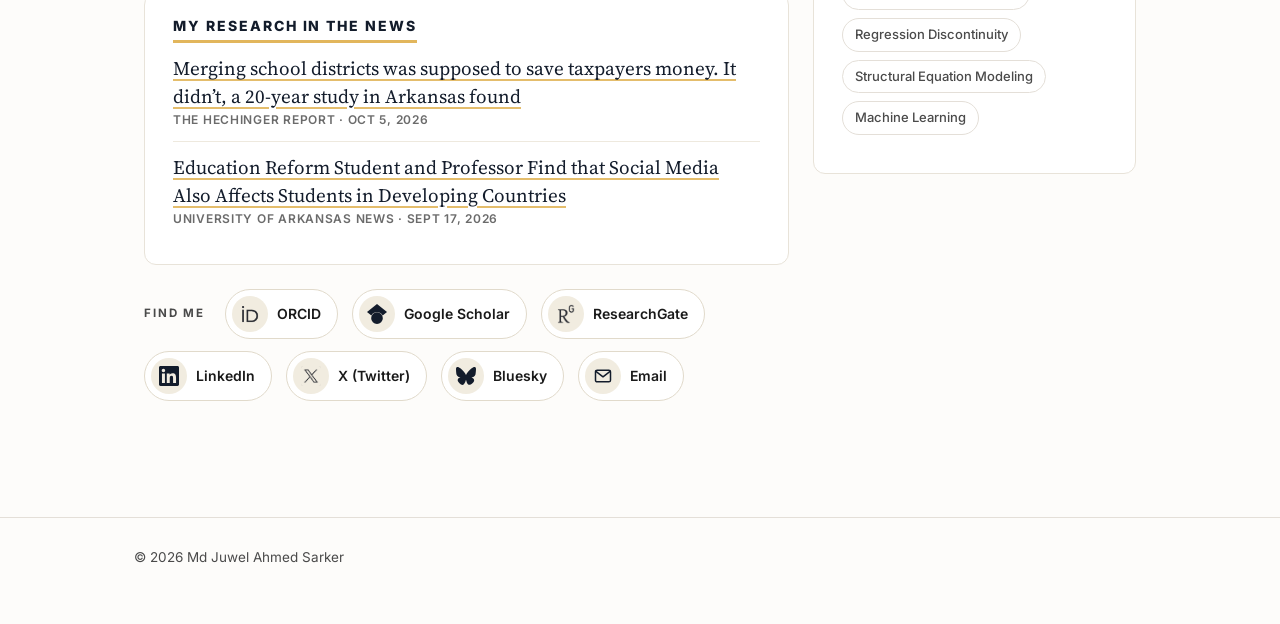
==== commit ee8dbfb7: "Home: remove tagline next to How I Got Here Co-Authored-By: Claude Sonnet 5.5 <noreply@anthropic.com" ====
--- a/index.html
+++ b/index.html
@@ -53,7 +53,7 @@
 <main class="hb-main">
 
   <section class="hb-journey" aria-labelledby="journey-title">
-    <div class="hb-journey-head"><h2 id="journey-title">How I Got Here</h2><span>From research to policy, one step at a time</span></div>
+    <div class="hb-journey-head"><h2 id="journey-title">How I Got Here</h2></div>
     <ol class="hb-steps"><li class="hb-step hb-now"><span class="hb-tag">Now</span><span class="hb-years">2026&ndash;27</span><h3>State School Finance Fellow</h3><p class="hb-org">EdFund</p><p>Bringing school finance research to the people who set budgets.</p></li><li class="hb-step hb-now"><span class="hb-tag">Now</span><span class="hb-years">2023&ndash;</span><h3>Ph.D., Education Policy</h3><p class="hb-org">University of Arkansas &middot; Advisor: Josh B. McGee</p><p>Causal inference, econometrics and machine learning, applied to school-district consolidation in Arkansas.</p></li><li class="hb-step"><span class="hb-years">2019&ndash;23</span><h3>Assistant Professor, then Chair</h3><p class="hb-org">Hajee Mohammad Danesh Science and Technology University</p><p>Joined as Assistant Professor in 2019 and became Chair in 2021. Led a department with limited resources and saw how leaders decide without evidence.</p></li><li class="hb-step"><span class="hb-years">2015&ndash;19</span><h3>Program Officer, SEIP</h3><p class="hb-org">Palli Karma-Sahayak Foundation</p><p>Worked on skills-for-employment programs for people in underserved communities.</p></li><li class="hb-step"><span class="hb-years">2013&ndash;15</span><h3>Research Associate</h3><p class="hb-org">Microcredit Regulatory Authority</p><p>Studied microfinance regulation and financial inclusion in Bangladesh.</p></li></ol>
   </section>
 
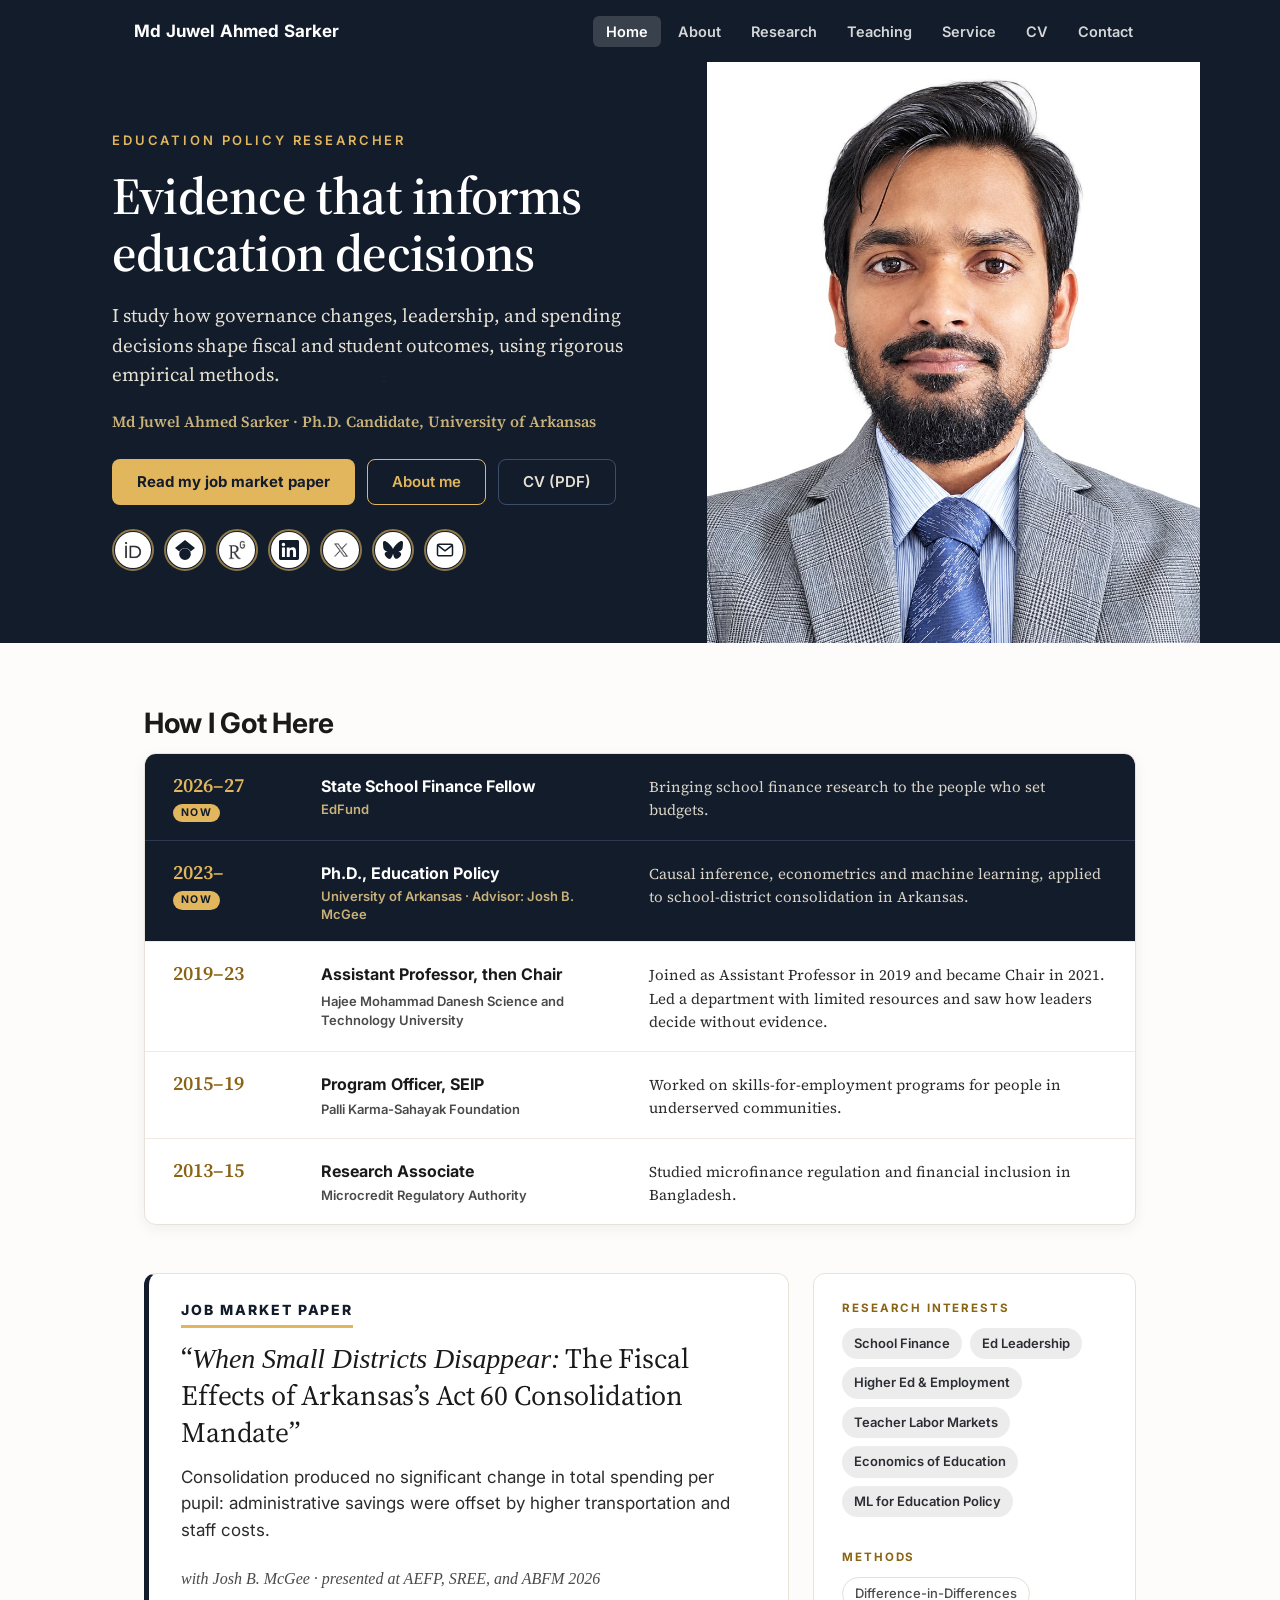
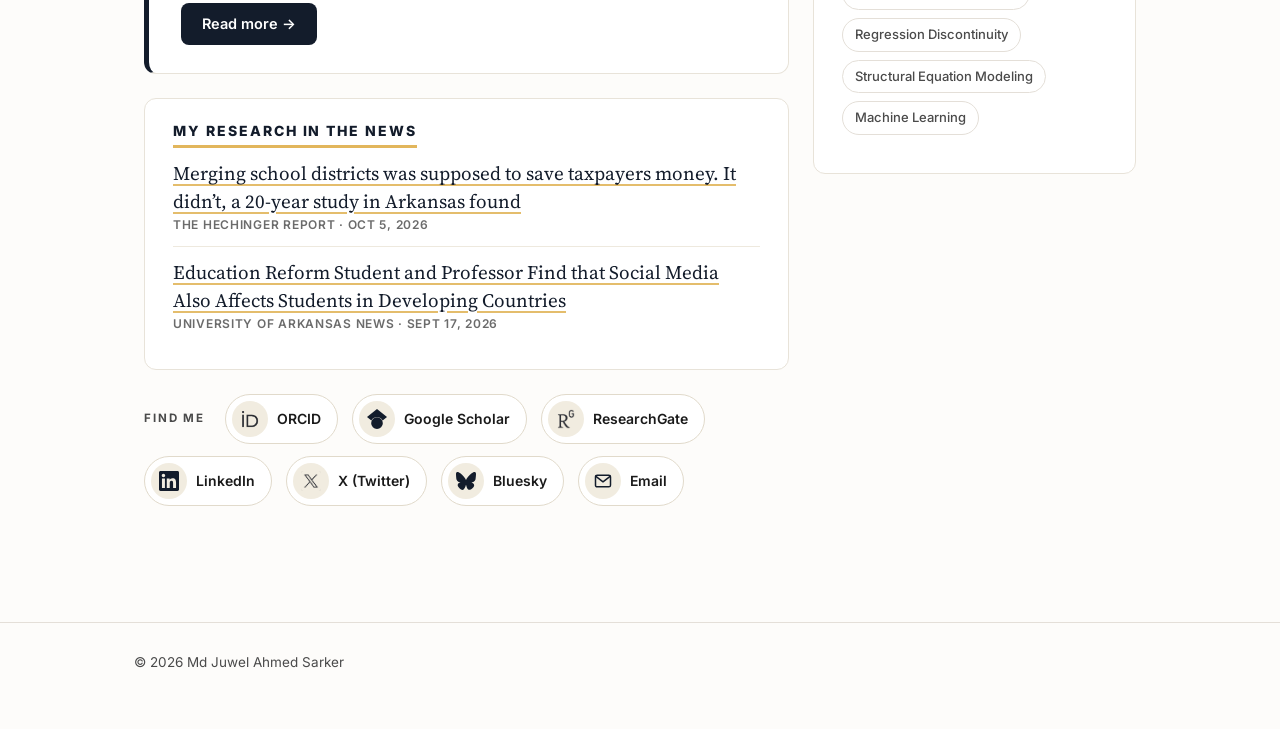
==== commit e87bff9c: "Home: add one-line finding to job market paper card Co-Authored-By: Claude Sonnet 5.5 <noreply@anthr" ====
--- a/index.html
+++ b/index.html
@@ -62,6 +62,7 @@
     <div class="hb-card hb-jmp">
       <span class="hb-label">Job market paper</span>
       <p class="hb-jmp-title">&ldquo;<i class="jt-i">When Small Districts Disappear:</i> The Fiscal Effects of Arkansas&rsquo;s Act 60 Consolidation Mandate&rdquo;</p>
+      <p class="hb-finding">Consolidation produced no significant change in total spending per pupil: administrative savings were offset by higher transportation and staff costs.</p>
       <p class="hb-meta">with Josh B. McGee &middot; presented at AEFP, SREE, and ABFM 2026</p>
       <a class="hb-btn hb-btn-navy" href="research.html">Read more &rarr;</a>
     </div>
--- a/style.css
+++ b/style.css
@@ -1317,3 +1317,5 @@
 
 /* Emphasized card headings: Job market paper, My research in the news */
 .hb-jmp .hb-label,.hb-news .hb-label{display:block;width:fit-content;align-self:flex-start;font:800 14px/1.2 Inter,sans-serif;letter-spacing:.14em;color:var(--navy);padding-bottom:6px;border-bottom:3px solid var(--gold)}
+
+.hb-finding{margin:2px 0 12px;font:400 17px/1.55 Inter,sans-serif;color:#2b2b2b}
